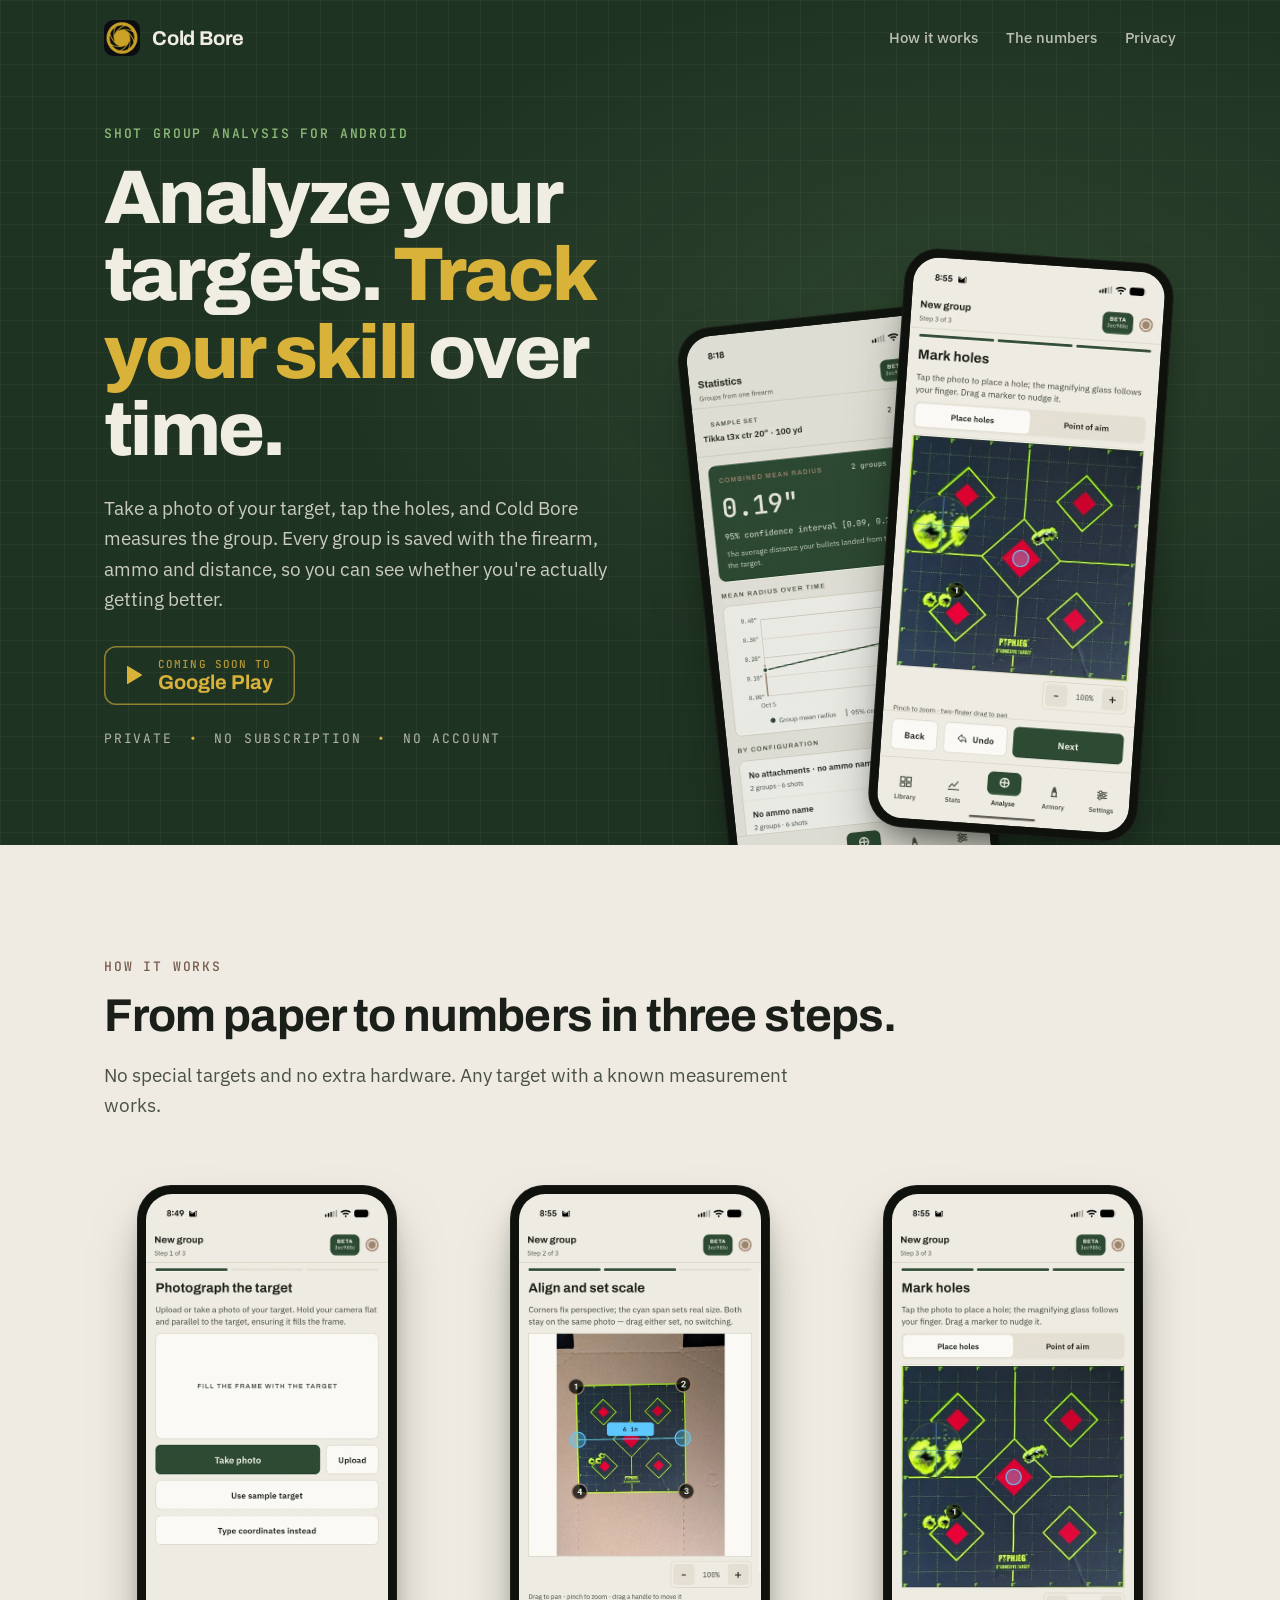
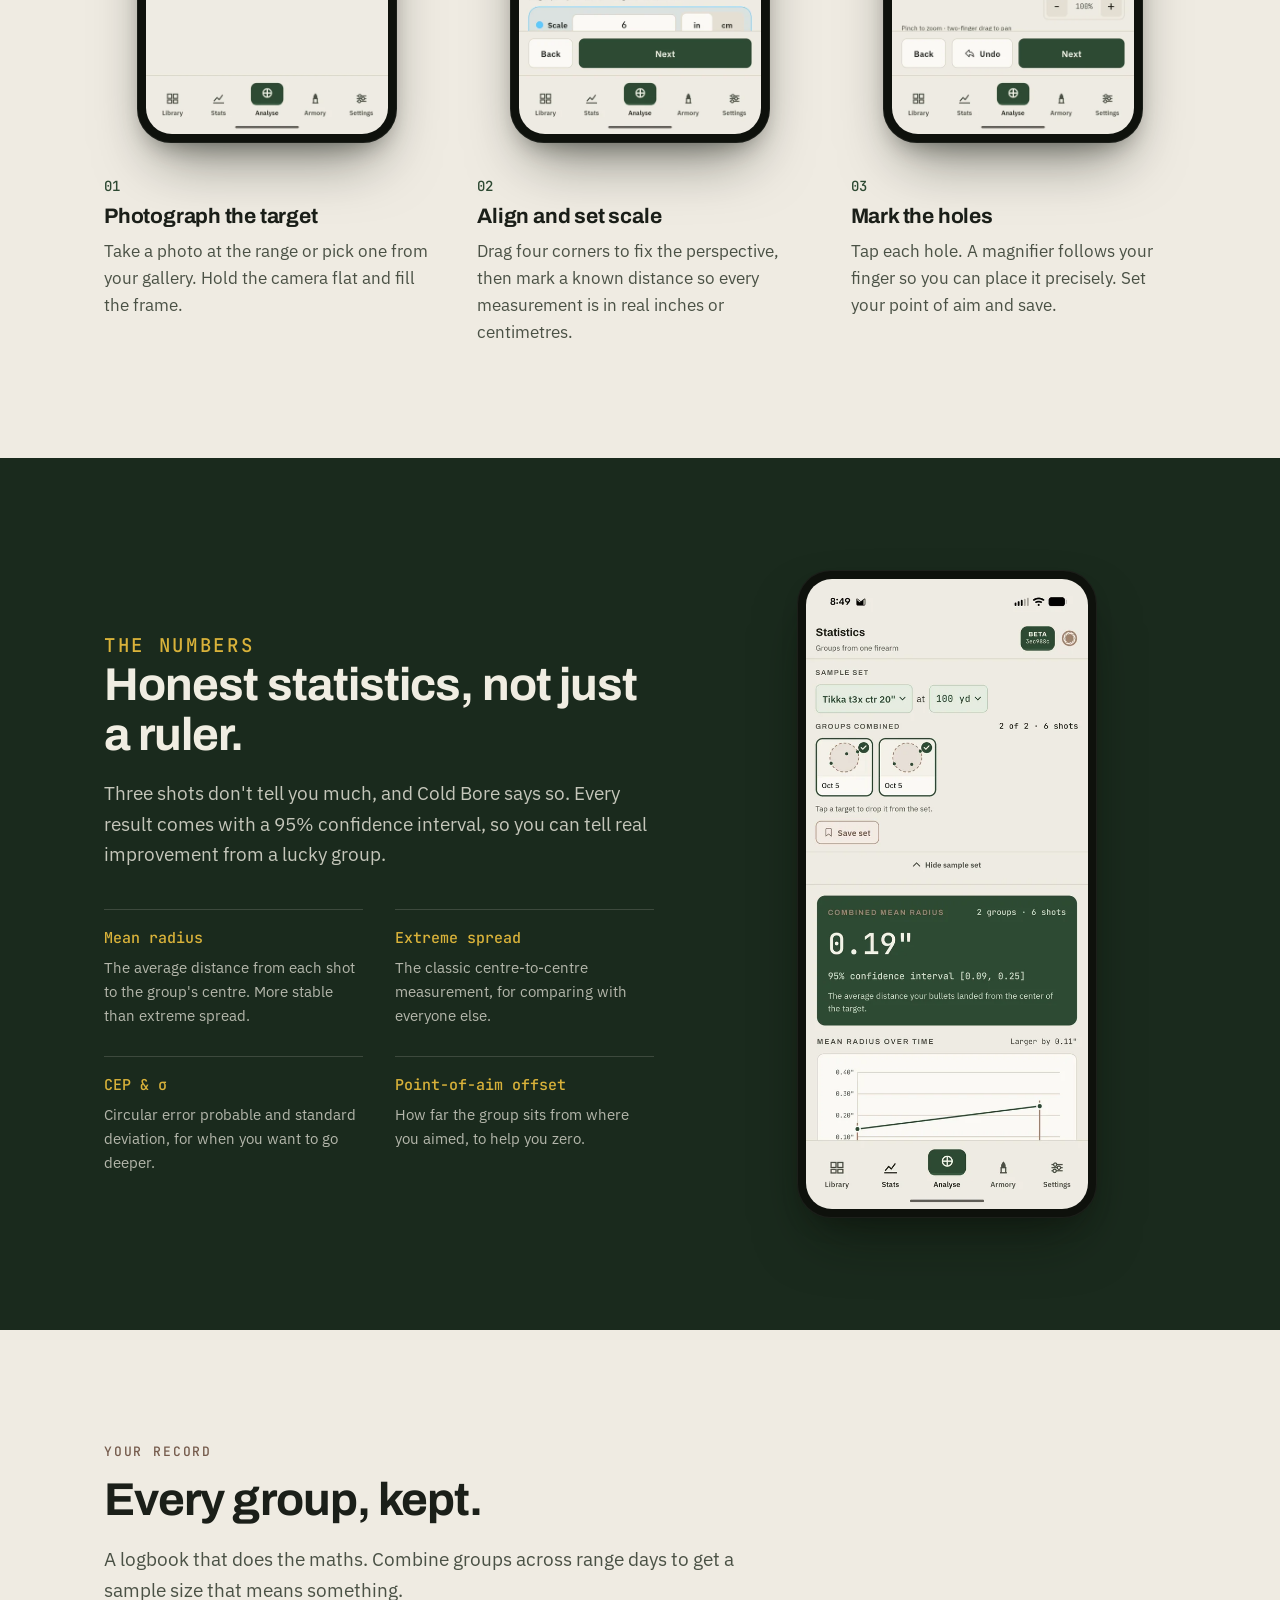
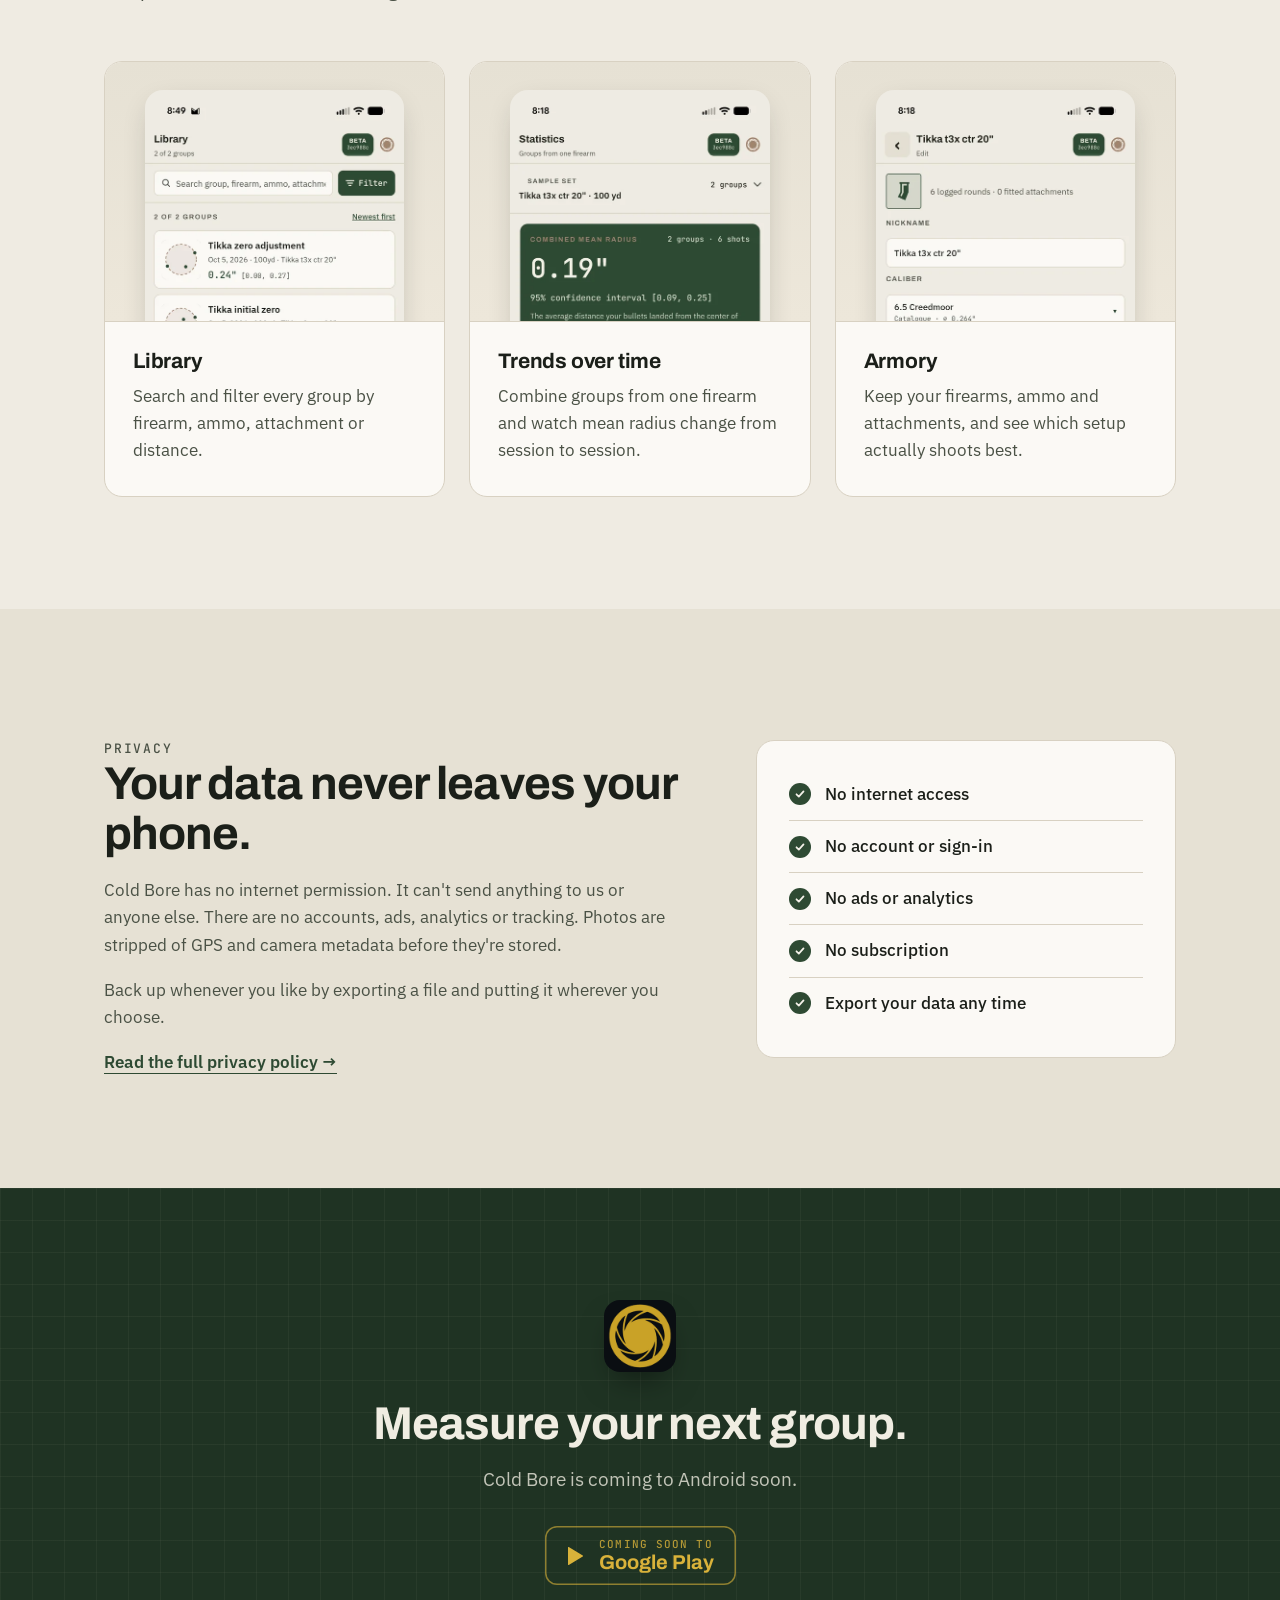
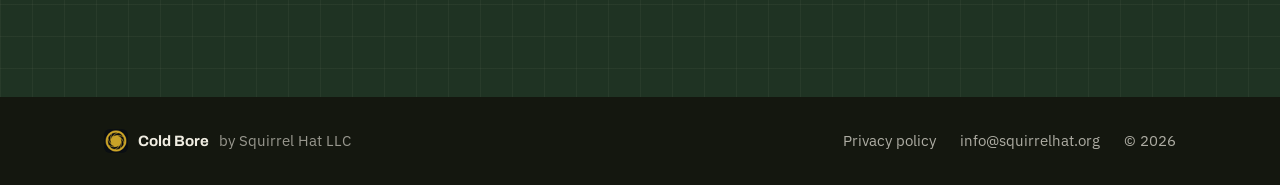
==== index.html @ 2dc90ba9 "Add the Cold Bore landing page Static page for cold-bore.app, hosted on GitHub Pages with a CNAME fo" ====
<!DOCTYPE html>
<html lang="en">
<head>
<meta charset="utf-8">
<meta name="viewport" content="width=device-width, initial-scale=1">
<title>Cold Bore - Shot group analysis for your phone</title>
<meta name="description" content="Cold Bore measures your shot groups from a photo of the target. Mean radius with confidence intervals, a library of every group, and trends over time. Private, on-device, no subscription.">
<meta name="theme-color" content="#1F3323">

<meta property="og:type" content="website">
<meta property="og:url" content="https://cold-bore.app/">
<meta property="og:title" content="Cold Bore - Analyze your targets. Track your skill over time.">
<meta property="og:description" content="Measure shot groups from a photo of the target. Private, on-device, no subscription.">
<meta property="og:image" content="https://cold-bore.app/assets/og-image.png">
<meta name="twitter:card" content="summary_large_image">

<link rel="icon" href="assets/favicon-32.png" type="image/png" sizes="32x32">
<link rel="shortcut icon" href="favicon.ico">
<link rel="apple-touch-icon" href="assets/apple-touch-icon.png">
<link rel="preconnect" href="https://fonts.googleapis.com">
<link rel="preconnect" href="https://fonts.gstatic.com" crossorigin>
<link rel="stylesheet" href="https://fonts.googleapis.com/css2?family=Archivo:wght@600;700;800&family=IBM+Plex+Sans:wght@400;500;600&family=JetBrains+Mono:wght@400;500&display=swap">
<link rel="stylesheet" href="css/styles.css">
</head>
<body>

<!--
  Google Play link: while the app is unreleased, every element with
  [data-play-link] shows "Coming soon". When the listing is live, set
  PLAY_URL in js/main.js and the buttons become real links.
-->

<header class="cb-hero" id="top">
  <nav class="cb-nav">
    <a href="#top" class="cb-brand">
      <img src="assets/apple-touch-icon.png" alt="" width="36" height="36">
      Cold Bore
    </a>
    <div class="cb-nav-links">
      <a href="#how">How it works</a>
      <a href="#stats">The numbers</a>
      <a href="#privacy">Privacy</a>
    </div>
  </nav>

  <div class="cb-hero-inner">
    <div class="cb-hero-copy">
      <p class="cb-kicker">Shot group analysis for Android</p>
      <h1>Analyze your targets. <span class="cb-gold">Track your skill</span> over time.</h1>
      <p class="cb-lede">Take a photo of your target, tap the holes, and Cold Bore measures the group. Every group is saved with the firearm, ammo and distance, so you can see whether you're actually getting better.</p>
      <div class="cb-hero-actions">
        <a class="cb-play" data-play-link aria-disabled="true">
          <svg viewBox="0 0 24 24" aria-hidden="true"><path d="M5 3.5v17a.5.5 0 0 0 .76.43l14-8.5a.5.5 0 0 0 0-.86l-14-8.5A.5.5 0 0 0 5 3.5Z"/></svg>
          <span>
            <small data-play-small>Coming soon to</small>
            Google Play
          </span>
        </a>
      </div>
      <p class="cb-tagline"><b>Private</b> <span>•</span> <b>No subscription</b> <span>•</span> <b>No account</b></p>
    </div>

    <div class="cb-hero-phones" aria-hidden="true">
      <div class="cb-phone cb-phone--back"><img src="assets/screens/stats.webp" alt="" width="540" height="1205"></div>
      <div class="cb-phone cb-phone--front"><img src="assets/screens/mark-holes.webp" alt="" width="540" height="1205"></div>
    </div>
  </div>
</header>

<main>

  <section class="cb-section" id="how">
    <div class="cb-wrap">
      <p class="cb-eyebrow">How it works</p>
      <h2>From paper to numbers in three steps.</h2>
      <p class="cb-section-lede">No special targets and no extra hardware. Any target with a known measurement works.</p>

      <ol class="cb-steps">
        <li class="cb-step">
          <div class="cb-phone"><img src="assets/screens/photograph.webp" alt="Cold Bore screen: Photograph the target, with Take photo and Upload buttons" width="540" height="1205" loading="lazy"></div>
          <span class="cb-step-num">01</span>
          <h3>Photograph the target</h3>
          <p>Take a photo at the range or pick one from your gallery. Hold the camera flat and fill the frame.</p>
        </li>
        <li class="cb-step">
          <div class="cb-phone"><img src="assets/screens/align-scale.webp" alt="Cold Bore screen: Align and set scale, with four corner handles and a 6 inch scale line on the target" width="540" height="1205" loading="lazy"></div>
          <span class="cb-step-num">02</span>
          <h3>Align and set scale</h3>
          <p>Drag four corners to fix the perspective, then mark a known distance so every measurement is in real inches or centimetres.</p>
        </li>
        <li class="cb-step">
          <div class="cb-phone"><img src="assets/screens/mark-holes.webp" alt="Cold Bore screen: Mark holes, with a magnifying loupe over a bullet hole" width="540" height="1205" loading="lazy"></div>
          <span class="cb-step-num">03</span>
          <h3>Mark the holes</h3>
          <p>Tap each hole. A magnifier follows your finger so you can place it precisely. Set your point of aim and save.</p>
        </li>
      </ol>
    </div>
  </section>

  <section class="cb-section cb-section--dark" id="stats">
    <div class="cb-wrap cb-split">
      <div class="cb-split-copy">
        <p class="cb-eyebrow">The numbers</p>
        <h2>Honest statistics, not just a ruler.</h2>
        <p>Three shots don't tell you much, and Cold Bore says so. Every result comes with a 95% confidence interval, so you can tell real improvement from a lucky group.</p>
        <dl class="cb-metrics">
          <div><dt>Mean radius</dt><dd>The average distance from each shot to the group's centre. More stable than extreme spread.</dd></div>
          <div><dt>Extreme spread</dt><dd>The classic centre-to-centre measurement, for comparing with everyone else.</dd></div>
          <div><dt>CEP &amp; σ</dt><dd>Circular error probable and standard deviation, for when you want to go deeper.</dd></div>
          <div><dt>Point-of-aim offset</dt><dd>How far the group sits from where you aimed, to help you zero.</dd></div>
        </dl>
      </div>
      <div class="cb-split-media">
        <div class="cb-phone"><img src="assets/screens/stats-sample-set.webp" alt="Cold Bore Statistics screen: combined mean radius of 0.19 inches across 2 groups and 6 shots, with a 95% confidence interval" width="540" height="1205" loading="lazy"></div>
      </div>
    </div>
  </section>

  <section class="cb-section">
    <div class="cb-wrap">
      <p class="cb-eyebrow">Your record</p>
      <h2>Every group, kept.</h2>
      <p class="cb-section-lede">A logbook that does the maths. Combine groups across range days to get a sample size that means something.</p>

      <div class="cb-features">
        <div class="cb-feature">
          <div class="cb-feature-shot"><img src="assets/screens/library.webp" alt="Cold Bore Library screen listing saved groups with their mean radius" width="540" height="1205" loading="lazy"></div>
          <h3>Library</h3>
          <p>Search and filter every group by firearm, ammo, attachment or distance.</p>
        </div>
        <div class="cb-feature">
          <div class="cb-feature-shot"><img src="assets/screens/stats.webp" alt="Cold Bore chart of mean radius over time" width="540" height="1205" loading="lazy"></div>
          <h3>Trends over time</h3>
          <p>Combine groups from one firearm and watch mean radius change from session to session.</p>
        </div>
        <div class="cb-feature">
          <div class="cb-feature-shot"><img src="assets/screens/armory.webp" alt="Cold Bore Armory screen editing a rifle's nickname, caliber and icon" width="540" height="1205" loading="lazy"></div>
          <h3>Armory</h3>
          <p>Keep your firearms, ammo and attachments, and see which setup actually shoots best.</p>
        </div>
      </div>
    </div>
  </section>

  <section class="cb-section cb-section--tint" id="privacy">
    <div class="cb-wrap cb-privacy">
      <div>
        <p class="cb-eyebrow">Privacy</p>
        <h2>Your data never leaves your phone.</h2>
        <p>Cold Bore has no internet permission. It can't send anything to us or anyone else. There are no accounts, ads, analytics or tracking. Photos are stripped of GPS and camera metadata before they're stored.</p>
        <p>Back up whenever you like by exporting a file and putting it wherever you choose.</p>
        <p><a class="cb-link" href="https://squirrelhat.org/cold-bore/privacy/">Read the full privacy policy &rarr;</a></p>
      </div>
      <ul class="cb-checks">
        <li>No internet access</li>
        <li>No account or sign-in</li>
        <li>No ads or analytics</li>
        <li>No subscription</li>
        <li>Export your data any time</li>
      </ul>
    </div>
  </section>

  <section class="cb-cta">
    <div class="cb-wrap">
      <img src="assets/apple-touch-icon.png" alt="" width="72" height="72" class="cb-cta-icon">
      <h2>Measure your next group.</h2>
      <p>Cold Bore is coming to Android soon.</p>
      <a class="cb-play" data-play-link aria-disabled="true">
        <svg viewBox="0 0 24 24" aria-hidden="true"><path d="M5 3.5v17a.5.5 0 0 0 .76.43l14-8.5a.5.5 0 0 0 0-.86l-14-8.5A.5.5 0 0 0 5 3.5Z"/></svg>
        <span>
          <small data-play-small>Coming soon to</small>
          Google Play
        </span>
      </a>
    </div>
  </section>

</main>

<footer class="cb-footer">
  <div class="cb-wrap cb-footer-inner">
    <div class="cb-footer-brand">
      <img src="assets/favicon-32.png" alt="" width="24" height="24">
      Cold Bore <span>by <a href="https://squirrelhat.org">Squirrel Hat LLC</a></span>
    </div>
    <div class="cb-footer-links">
      <a href="https://squirrelhat.org/cold-bore/privacy/">Privacy policy</a>
      <a href="mailto:info@squirrelhat.org">info@squirrelhat.org</a>
      <span>© 2026</span>
    </div>
  </div>
</footer>

<script src="js/main.js"></script>
</body>
</html>
---- css/styles.css ----
/* Cold Bore landing page. Colors and fonts follow the app's theme
   (apps/mobile/src/theme.ts) and the Play Store feature graphic. */

:root {
  --green-950: #14170F;
  --green-900: #1A2A1D;
  --green-800: #1F3323;
  --green-700: #2E4A33;
  --green-600: #3B5C41;
  --sage: #8FBE7A;
  --gold: #D9B23A;
  --gold-soft: #C9A227;
  --bone: #F0EDE2;
  --paper: #EFEBE2;
  --card: #FBF9F5;
  --hair: #D8D1C2;
  --ink: #1B1F19;
  --ink-muted: #4A5145;
  --clay: #A0836E;
  --clay-text: #755B4C;

  --font-display: "Archivo", system-ui, sans-serif;
  --font-body: "IBM Plex Sans", system-ui, sans-serif;
  --font-mono: "JetBrains Mono", ui-monospace, monospace;

  --wrap: 1120px;
  --gutter: 24px;
}

* { box-sizing: border-box; }

html { scroll-behavior: smooth; }
@media (prefers-reduced-motion: reduce) { html { scroll-behavior: auto; } }

body {
  margin: 0;
  background: var(--paper);
  color: var(--ink);
  font-family: var(--font-body);
  font-size: 17px;
  line-height: 1.6;
  -webkit-font-smoothing: antialiased;
}

img { display: block; max-width: 100%; height: auto; }

h1, h2, h3 {
  font-family: var(--font-display);
  line-height: 1.08;
  letter-spacing: -0.02em;
  margin: 0;
}

h2 { font-size: clamp(30px, 4.2vw, 46px); font-weight: 700; }
h3 { font-size: 21px; font-weight: 700; letter-spacing: -0.01em; }

a { color: inherit; }

.cb-wrap {
  max-width: var(--wrap);
  margin: 0 auto;
  padding: 0 var(--gutter);
}

.cb-eyebrow,
.cb-kicker {
  font-family: var(--font-mono);
  font-size: 13px;
  font-weight: 500;
  letter-spacing: 0.14em;
  text-transform: uppercase;
  color: var(--clay-text);
  margin: 0 0 14px;
}

.cb-gold { color: var(--gold); }

/* ---------- Phone frame ---------- */

.cb-phone {
  position: relative;
  border-radius: 34px;
  padding: 9px;
  background: #0E110C;
  box-shadow:
    0 0 0 1px rgba(255, 255, 255, 0.06) inset,
    0 30px 60px -20px rgba(10, 14, 8, 0.55),
    0 12px 24px -12px rgba(10, 14, 8, 0.4);
}

.cb-phone img {
  border-radius: 26px;
  width: 100%;
}

/* ---------- Hero ---------- */

.cb-hero {
  position: relative;
  overflow: hidden;
  color: var(--bone);
  background-color: var(--green-800);
  background-image:
    radial-gradient(ellipse 70% 60% at 75% 40%, rgba(143, 190, 122, 0.12), transparent 70%),
    linear-gradient(rgba(240, 237, 226, 0.045) 1px, transparent 1px),
    linear-gradient(90deg, rgba(240, 237, 226, 0.045) 1px, transparent 1px);
  background-size: auto, 32px 32px, 32px 32px;
}

.cb-nav {
  max-width: var(--wrap);
  margin: 0 auto;
  padding: 20px var(--gutter);
  display: flex;
  align-items: center;
  justify-content: space-between;
  gap: 24px;
}

.cb-brand {
  display: inline-flex;
  align-items: center;
  gap: 12px;
  font-family: var(--font-display);
  font-weight: 700;
  font-size: 20px;
  text-decoration: none;
  letter-spacing: -0.01em;
}

.cb-brand img { border-radius: 9px; }

.cb-nav-links {
  display: flex;
  gap: 28px;
}

.cb-nav-links a {
  color: rgba(240, 237, 226, 0.75);
  text-decoration: none;
  font-weight: 500;
  font-size: 15px;
  transition: color 0.15s;
}

.cb-nav-links a:hover { color: var(--bone); }

.cb-hero-inner {
  max-width: var(--wrap);
  margin: 0 auto;
  padding: 48px var(--gutter) 0;
  display: grid;
  grid-template-columns: 1.1fr 1fr;
  gap: 40px;
  align-items: center;
}

.cb-hero-copy { padding-bottom: 96px; }

.cb-hero .cb-kicker { color: var(--sage); }

.cb-hero h1 {
  font-size: clamp(42px, 6.4vw, 76px);
  font-weight: 800;
  letter-spacing: -0.035em;
  line-height: 1.02;
}

.cb-lede {
  margin: 24px 0 32px;
  max-width: 34em;
  font-size: 19px;
  color: rgba(240, 237, 226, 0.82);
}

.cb-tagline {
  margin: 24px 0 0;
  font-family: var(--font-mono);
  font-size: 13px;
  letter-spacing: 0.14em;
  text-transform: uppercase;
  color: rgba(240, 237, 226, 0.7);
}

.cb-tagline b { font-weight: inherit; white-space: nowrap; }
.cb-tagline span { color: var(--gold); margin: 0 6px; }

.cb-hero-phones {
  position: relative;
  height: 600px;
  align-self: end;
}

.cb-hero-phones .cb-phone {
  position: absolute;
  width: 270px;
}

.cb-phone--back {
  left: 4%;
  top: 70px;
  transform: rotate(-6deg);
  opacity: 0.92;
}

.cb-phone--front {
  right: 4%;
  top: 10px;
  transform: rotate(4deg);
}

/* ---------- Play button ---------- */

.cb-play {
  display: inline-flex;
  align-items: center;
  gap: 12px;
  padding: 12px 22px 12px 18px;
  border-radius: 12px;
  background: var(--gold);
  color: var(--green-950);
  text-decoration: none;
  font-family: var(--font-display);
  font-weight: 700;
  font-size: 20px;
  line-height: 1.1;
  transition: transform 0.15s, background 0.15s;
}

.cb-play svg { width: 24px; height: 24px; fill: currentColor; flex: none; }

.cb-play small {
  display: block;
  font-family: var(--font-mono);
  font-weight: 500;
  font-size: 11px;
  letter-spacing: 0.1em;
  text-transform: uppercase;
  opacity: 0.8;
}

.cb-play[href]:hover { transform: translateY(-1px); background: #E4BF4A; }

.cb-play[aria-disabled="true"] {
  cursor: default;
  background: transparent;
  color: var(--gold);
  box-shadow: inset 0 0 0 1.5px rgba(217, 178, 58, 0.6);
}

/* ---------- Sections ---------- */

.cb-section { padding: 112px 0; }

.cb-section-lede {
  margin: 18px 0 0;
  max-width: 36em;
  font-size: 19px;
  color: var(--ink-muted);
}

.cb-section--dark {
  background: var(--green-900);
  color: var(--bone);
}

.cb-section--dark .cb-eyebrow { color: var(--gold); }

.cb-section--tint { background: #E6E1D4; }

/* Steps */

.cb-steps {
  list-style: none;
  margin: 64px 0 0;
  padding: 0;
  display: grid;
  grid-template-columns: repeat(3, 1fr);
  gap: 48px;
}

.cb-step .cb-phone {
  max-width: 260px;
  margin: 0 auto 32px;
}

.cb-step-num {
  display: block;
  font-family: var(--font-mono);
  font-size: 14px;
  font-weight: 500;
  color: var(--green-700);
  margin-bottom: 8px;
}

.cb-step p { margin: 10px 0 0; color: var(--ink-muted); }

/* Stats split */

.cb-split {
  display: grid;
  grid-template-columns: 1.2fr 1fr;
  gap: 64px;
  align-items: center;
}

.cb-split-copy > p {
  margin: 18px 0 0;
  font-size: 19px;
  color: rgba(240, 237, 226, 0.8);
  max-width: 32em;
}

.cb-metrics {
  margin: 40px 0 0;
  display: grid;
  grid-template-columns: 1fr 1fr;
  gap: 28px 32px;
}

.cb-metrics div {
  border-top: 1px solid rgba(240, 237, 226, 0.16);
  padding-top: 16px;
}

.cb-metrics dt {
  font-family: var(--font-mono);
  font-weight: 500;
  font-size: 15px;
  color: var(--gold);
}

.cb-metrics dd {
  margin: 6px 0 0;
  font-size: 15px;
  color: rgba(240, 237, 226, 0.72);
}

.cb-split-media .cb-phone {
  max-width: 300px;
  margin: 0 auto;
}

/* Feature cards */

.cb-features {
  margin-top: 56px;
  display: grid;
  grid-template-columns: repeat(3, 1fr);
  gap: 24px;
}

.cb-feature {
  background: var(--card);
  border: 1px solid var(--hair);
  border-radius: 18px;
  padding: 28px 28px 32px;
  overflow: hidden;
}

.cb-feature-shot {
  height: 260px;
  margin: -28px -28px 28px;
  padding: 28px 40px 0;
  overflow: hidden;
  background: linear-gradient(180deg, #E6E1D4, #EDE7DA);
  border-bottom: 1px solid var(--hair);
}

.cb-feature-shot img {
  border-radius: 18px 18px 0 0;
  box-shadow: 0 10px 30px -10px rgba(27, 31, 25, 0.3);
}

.cb-feature p { margin: 10px 0 0; color: var(--ink-muted); }

/* Privacy */

.cb-privacy {
  display: grid;
  grid-template-columns: 1.4fr 1fr;
  gap: 64px;
  align-items: center;
}

.cb-privacy p {
  margin: 18px 0 0;
  max-width: 34em;
  color: var(--ink-muted);
}

.cb-link {
  color: var(--green-700);
  font-weight: 600;
  text-decoration: none;
  border-bottom: 1.5px solid currentColor;
}

.cb-link:hover { color: var(--green-600); }

.cb-checks {
  list-style: none;
  margin: 0;
  padding: 28px 32px;
  background: var(--card);
  border: 1px solid var(--hair);
  border-radius: 18px;
}

.cb-checks li {
  position: relative;
  padding: 12px 0 12px 36px;
  font-weight: 500;
}

.cb-checks li + li { border-top: 1px solid var(--hair); }

.cb-checks li::before {
  content: "";
  position: absolute;
  left: 0;
  top: 50%;
  width: 22px;
  height: 22px;
  margin-top: -11px;
  border-radius: 50%;
  background: var(--green-700)
    url("data:image/svg+xml,%3Csvg xmlns='http://www.w3.org/2000/svg' viewBox='0 0 24 24' fill='none' stroke='%23F4F1E9' stroke-width='3' stroke-linecap='round' stroke-linejoin='round'%3E%3Cpath d='M6 12.5l4 4 8-9'/%3E%3C/svg%3E")
    center / 14px no-repeat;
}

/* Closing CTA */

.cb-cta {
  padding: 112px 0;
  text-align: center;
  color: var(--bone);
  background-color: var(--green-800);
  background-image:
    linear-gradient(rgba(240, 237, 226, 0.045) 1px, transparent 1px),
    linear-gradient(90deg, rgba(240, 237, 226, 0.045) 1px, transparent 1px);
  background-size: 32px 32px;
}

.cb-cta-icon {
  margin: 0 auto 28px;
  border-radius: 16px;
  box-shadow: 0 16px 32px -12px rgba(0, 0, 0, 0.5);
}

.cb-cta p {
  margin: 14px 0 32px;
  font-size: 19px;
  color: rgba(240, 237, 226, 0.78);
}

/* Footer */

.cb-footer {
  background: var(--green-950);
  color: rgba(240, 237, 226, 0.7);
  padding: 32px 0;
  font-size: 15px;
}

.cb-footer-inner {
  display: flex;
  align-items: center;
  justify-content: space-between;
  flex-wrap: wrap;
  gap: 16px 32px;
}

.cb-footer-brand {
  display: flex;
  align-items: center;
  gap: 10px;
  color: var(--bone);
  font-family: var(--font-display);
  font-weight: 700;
}

.cb-footer-brand img { border-radius: 6px; }

.cb-footer-brand span {
  font-family: var(--font-body);
  font-weight: 400;
  color: rgba(240, 237, 226, 0.6);
}

.cb-footer-links {
  display: flex;
  flex-wrap: wrap;
  gap: 8px 24px;
}

.cb-footer a { text-decoration: none; }
.cb-footer a:hover { color: var(--bone); }

/* ---------- Responsive ---------- */

@media (max-width: 960px) {
  .cb-hero-inner { grid-template-columns: 1fr; padding-top: 32px; }
  .cb-hero-copy { padding-bottom: 0; }
  .cb-hero-phones { height: 440px; max-width: 460px; width: 100%; margin: 0 auto; }
  .cb-hero-phones .cb-phone { width: 210px; }
  .cb-steps { grid-template-columns: 1fr; gap: 64px; max-width: 420px; margin-left: auto; margin-right: auto; }
  .cb-split, .cb-privacy { grid-template-columns: 1fr; gap: 48px; }
  .cb-features { grid-template-columns: 1fr; max-width: 480px; }
}

@media (max-width: 640px) {
  :root { --gutter: 16px; }
  body { font-size: 16px; }
  .cb-nav-links { display: none; }
  .cb-lede, .cb-section-lede, .cb-split-copy > p { font-size: 17px; }
  .cb-section, .cb-cta { padding: 80px 0; }
  .cb-hero-phones { height: 380px; }
  .cb-hero-phones .cb-phone { width: 170px; border-radius: 26px; padding: 7px; }
  .cb-hero-phones .cb-phone img { border-radius: 20px; }
  .cb-metrics { grid-template-columns: 1fr; }
  .cb-step .cb-phone, .cb-split-media .cb-phone { max-width: 220px; }
  .cb-footer-inner { flex-direction: column; align-items: flex-start; }
}
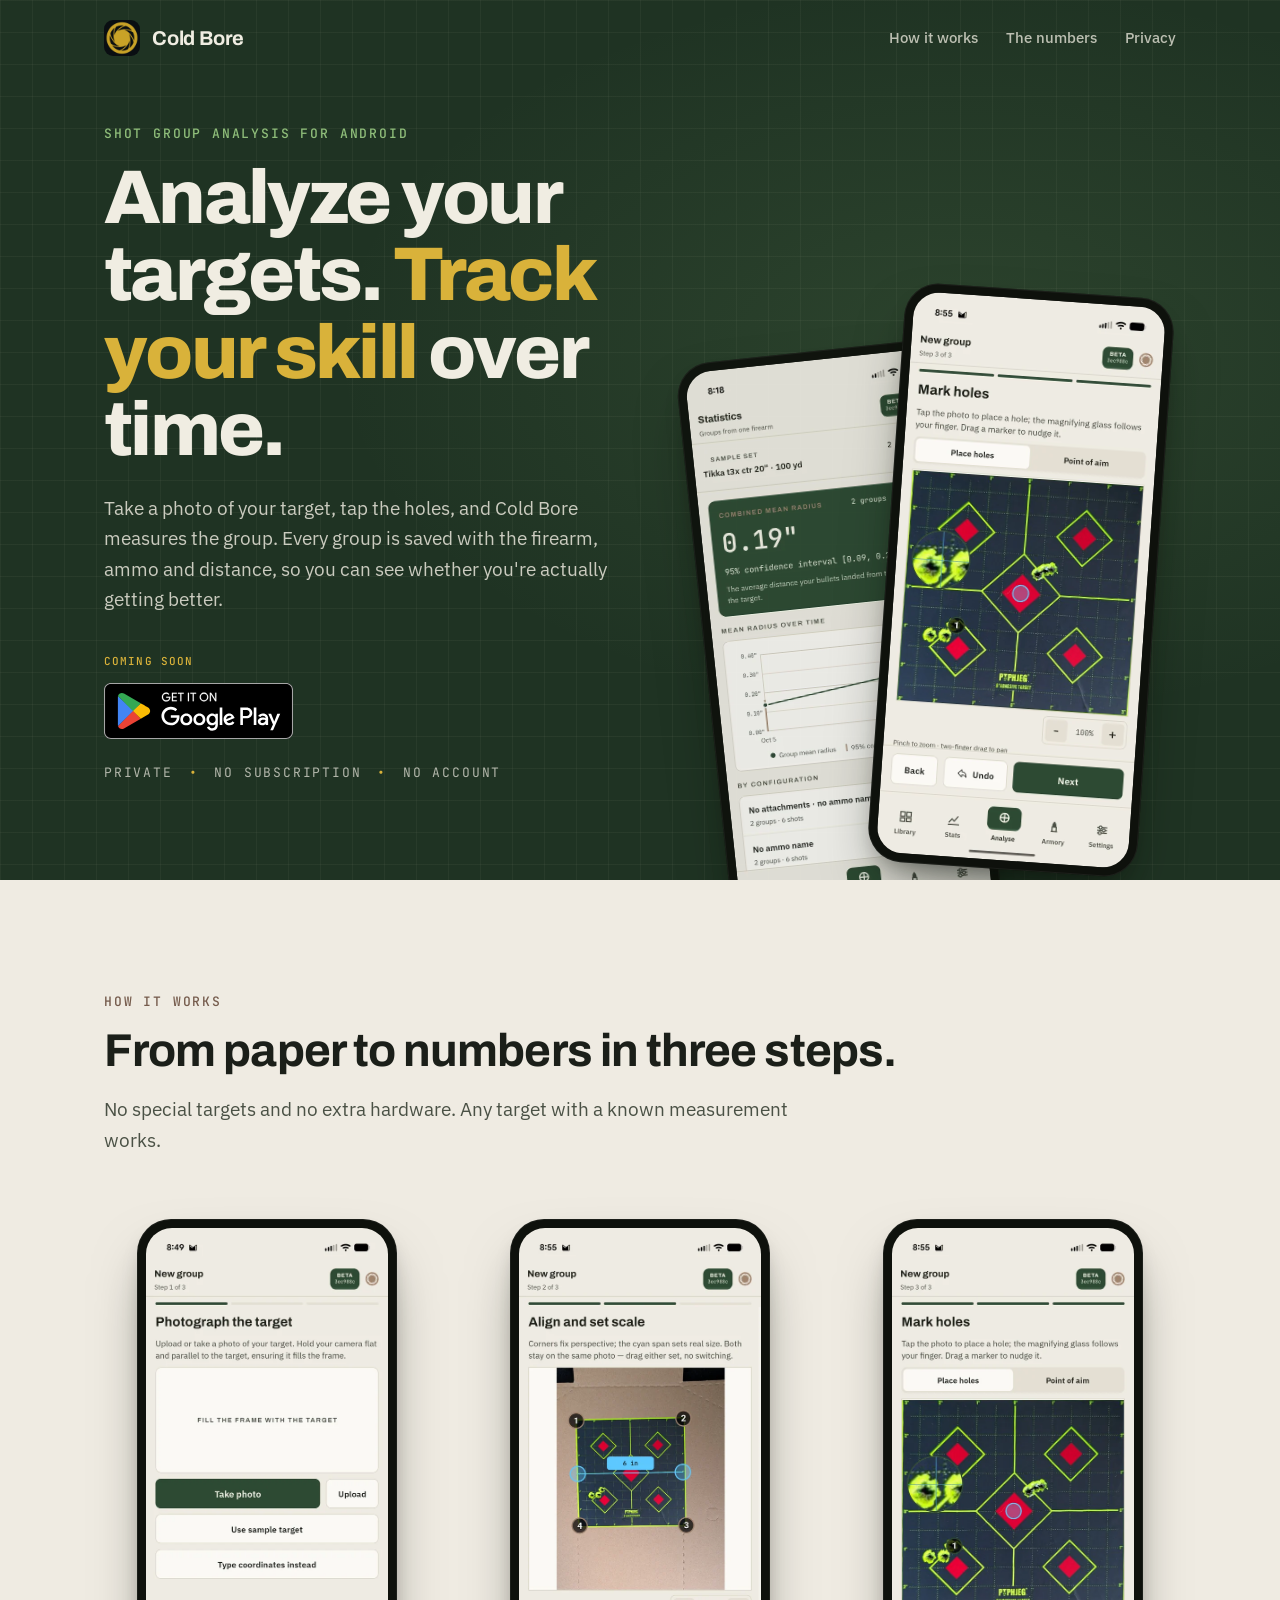
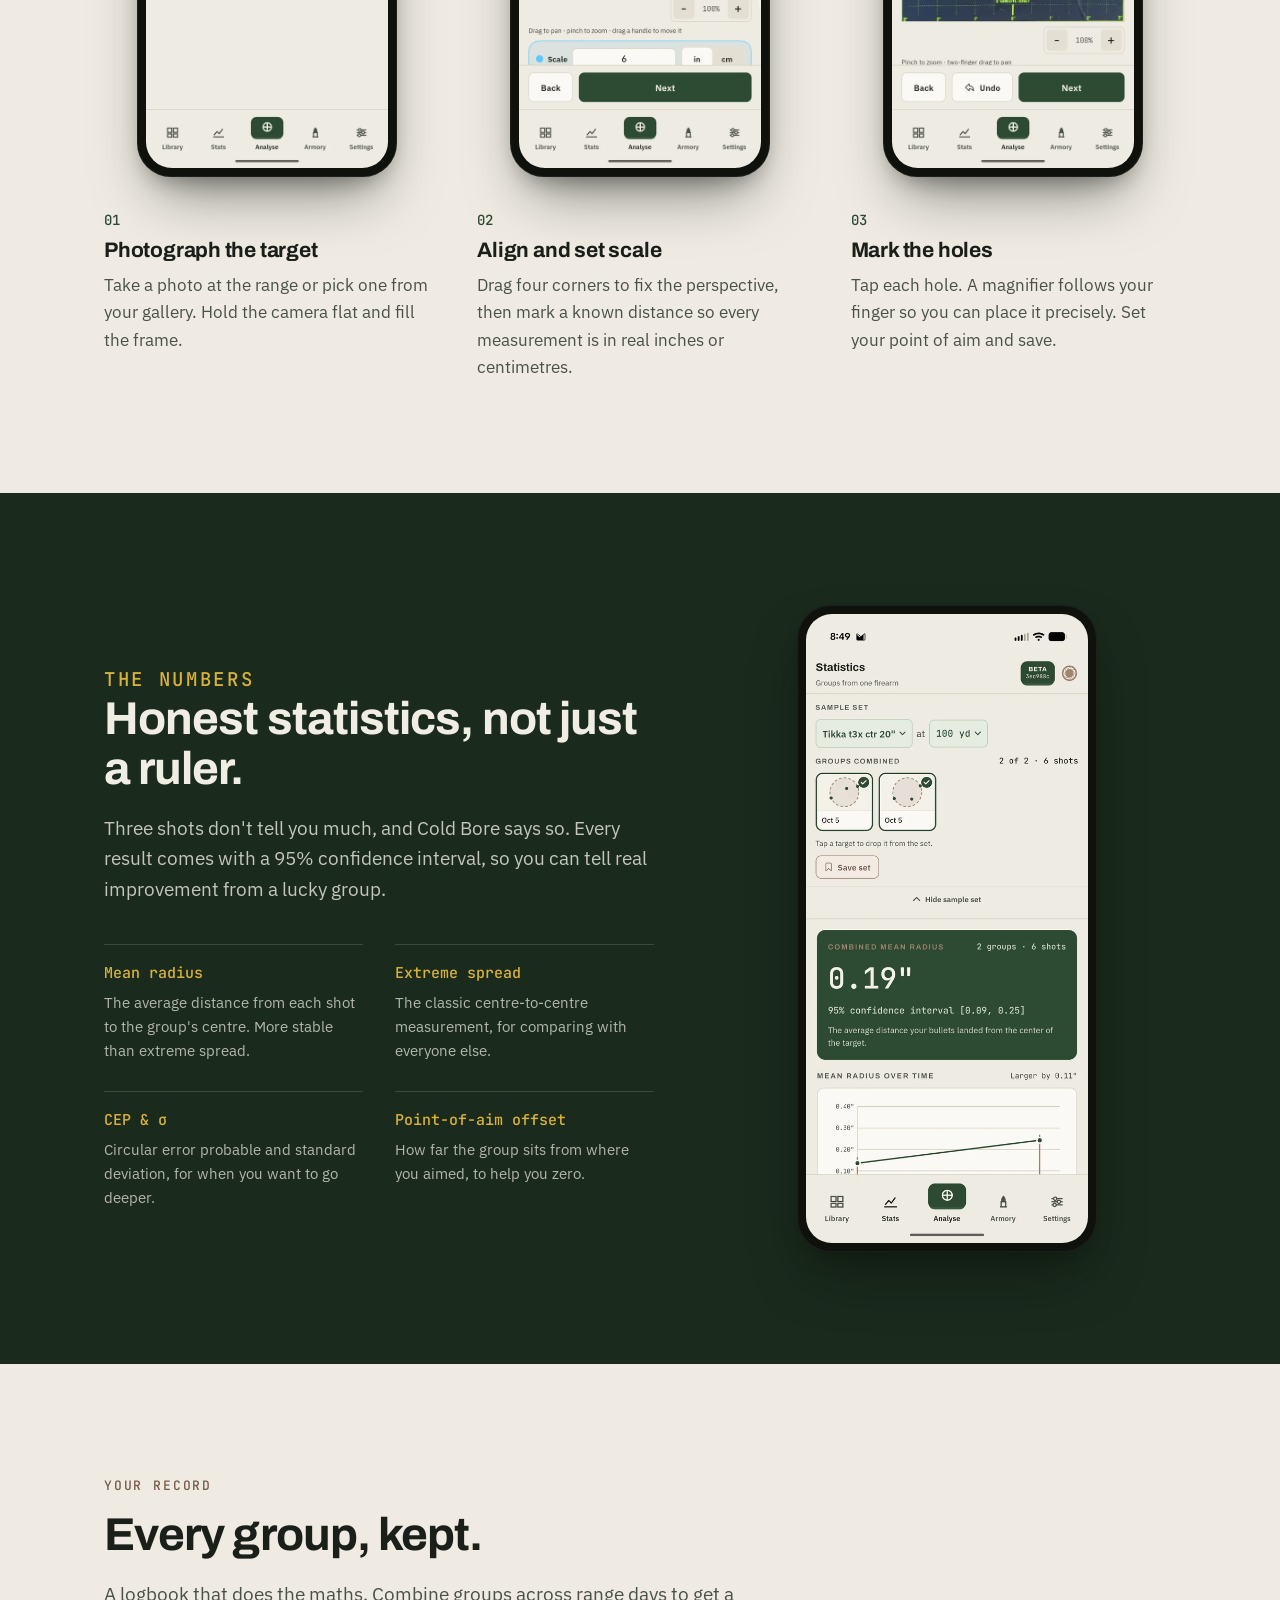
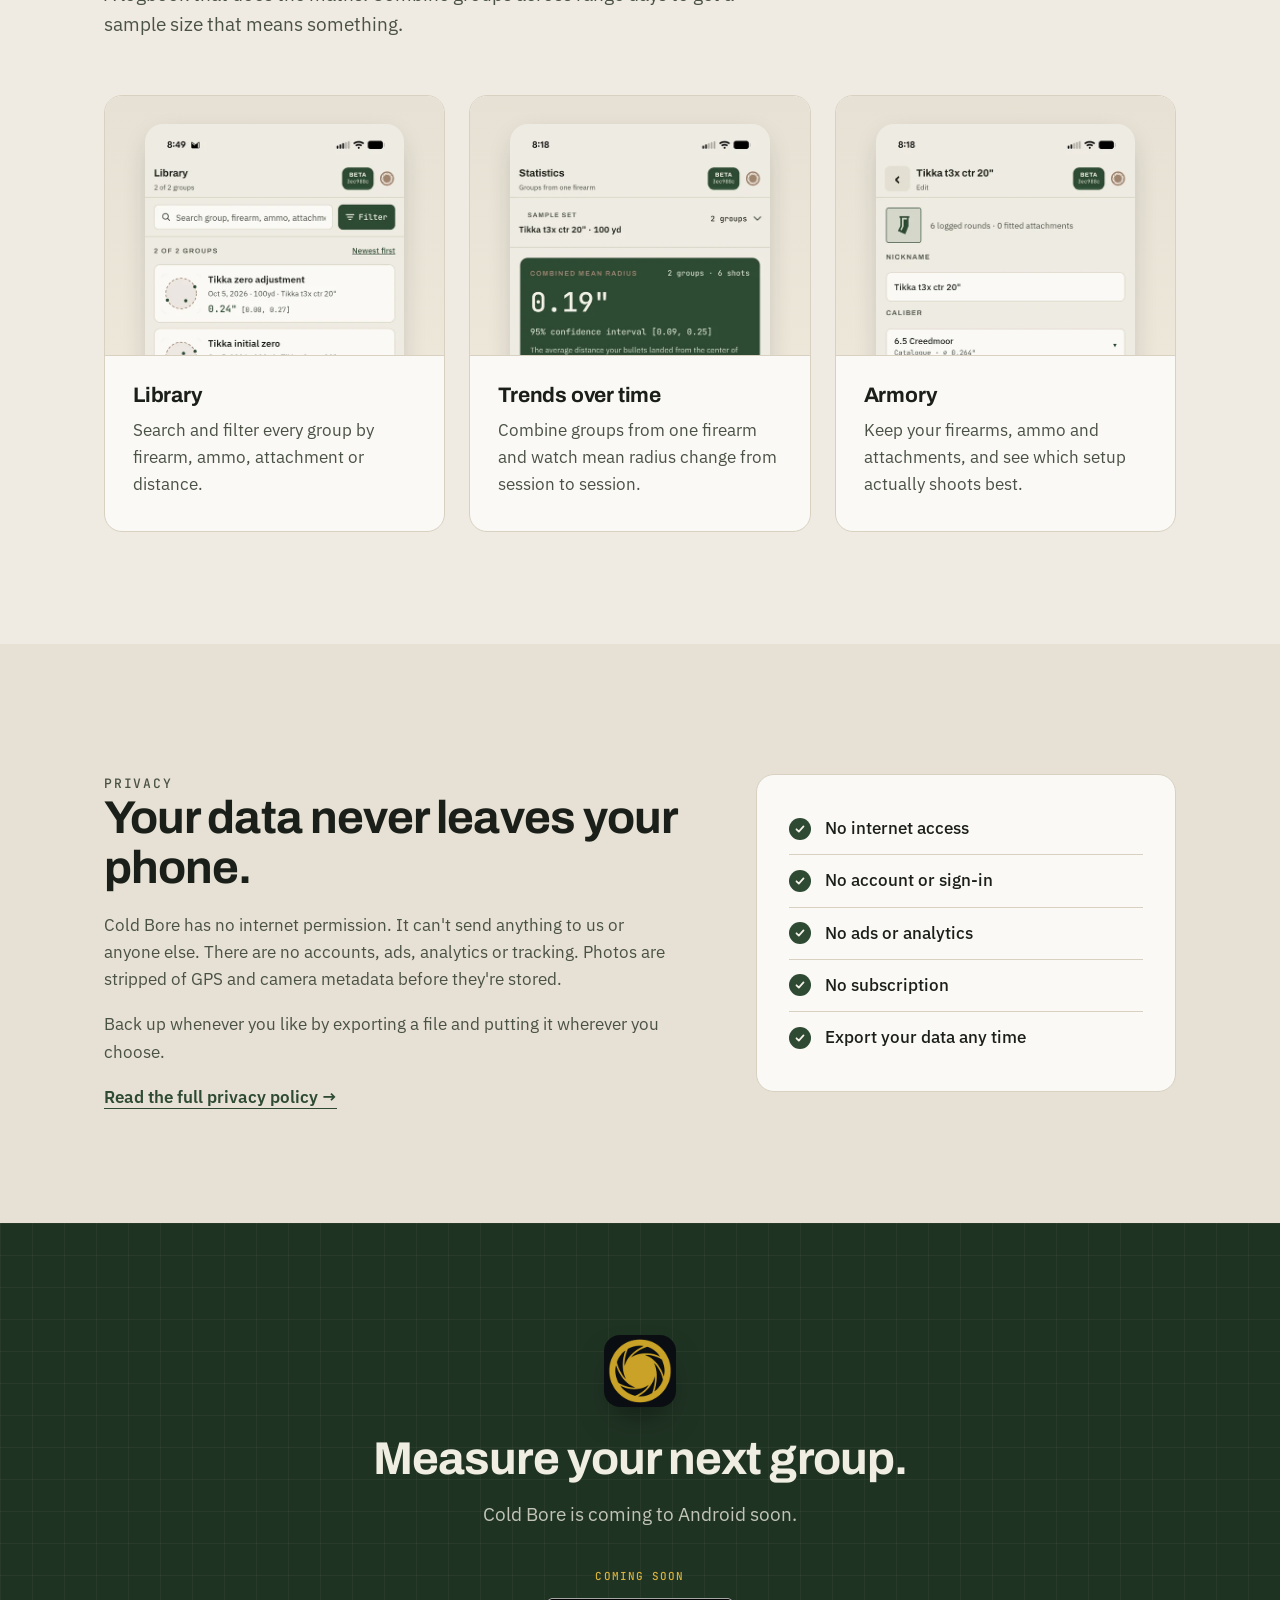
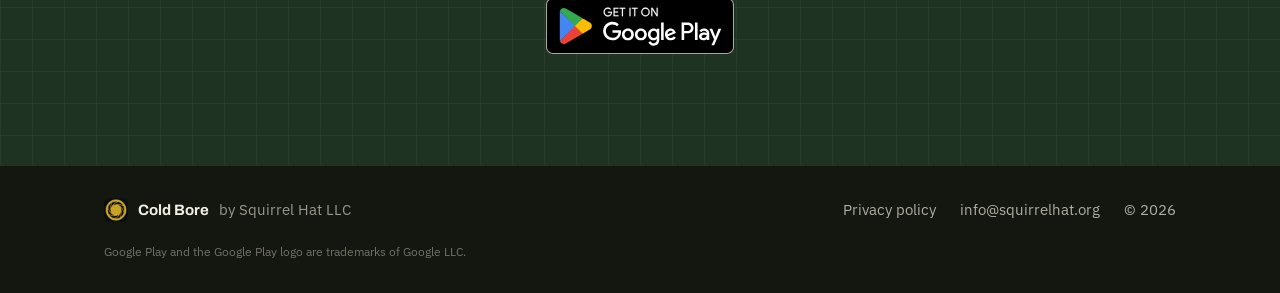
==== commit 396f6f0d: "badge" ====
--- a/index.html
+++ b/index.html
@@ -25,9 +25,11 @@
 <body>
 
 <!--
-  Google Play link: while the app is unreleased, every element with
-  [data-play-link] shows "Coming soon". When the listing is live, set
-  PLAY_URL in js/main.js and the buttons become real links.
+  Google Play link: while the app is unreleased, every [data-play-link]
+  badge is unlinked and a "Coming soon" note shows above it. When the
+  listing is live, set PLAY_URL in js/main.js and the badges become links.
+  The badge is Google's official artwork: don't recolor, crop or edit it,
+  keep it at least 28px tall, and keep clear space of 1/4 its height.
 -->
 
 <header class="cb-hero" id="top">
@@ -49,13 +51,12 @@
       <h1>Analyze your targets. <span class="cb-gold">Track your skill</span> over time.</h1>
       <p class="cb-lede">Take a photo of your target, tap the holes, and Cold Bore measures the group. Every group is saved with the firearm, ammo and distance, so you can see whether you're actually getting better.</p>
       <div class="cb-hero-actions">
-        <a class="cb-play" data-play-link aria-disabled="true">
-          <svg viewBox="0 0 24 24" aria-hidden="true"><path d="M5 3.5v17a.5.5 0 0 0 .76.43l14-8.5a.5.5 0 0 0 0-.86l-14-8.5A.5.5 0 0 0 5 3.5Z"/></svg>
-          <span>
-            <small data-play-small>Coming soon to</small>
-            Google Play
-          </span>
-        </a>
+        <div class="cb-play">
+          <p class="cb-play-note" data-play-note>Coming soon</p>
+          <a class="cb-play-badge" data-play-link aria-disabled="true">
+            <img src="assets/badges/get-it-on-google-play.svg" alt="Get it on Google Play" width="189" height="56">
+          </a>
+        </div>
       </div>
       <p class="cb-tagline"><b>Private</b> <span>•</span> <b>No subscription</b> <span>•</span> <b>No account</b></p>
     </div>
@@ -167,13 +168,12 @@
       <img src="assets/apple-touch-icon.png" alt="" width="72" height="72" class="cb-cta-icon">
       <h2>Measure your next group.</h2>
       <p>Cold Bore is coming to Android soon.</p>
-      <a class="cb-play" data-play-link aria-disabled="true">
-        <svg viewBox="0 0 24 24" aria-hidden="true"><path d="M5 3.5v17a.5.5 0 0 0 .76.43l14-8.5a.5.5 0 0 0 0-.86l-14-8.5A.5.5 0 0 0 5 3.5Z"/></svg>
-        <span>
-          <small data-play-small>Coming soon to</small>
-          Google Play
-        </span>
-      </a>
+      <div class="cb-play">
+        <p class="cb-play-note" data-play-note>Coming soon</p>
+        <a class="cb-play-badge" data-play-link aria-disabled="true">
+          <img src="assets/badges/get-it-on-google-play.svg" alt="Get it on Google Play" width="189" height="56">
+        </a>
+      </div>
     </div>
   </section>
 
@@ -191,6 +191,7 @@
       <span>© 2026</span>
     </div>
   </div>
+  <p class="cb-wrap cb-legal">Google Play and the Google Play logo are trademarks of Google LLC.</p>
 </footer>
 
 <script src="js/main.js"></script>
--- a/css/styles.css
+++ b/css/styles.css
@@ -209,44 +209,37 @@
   transform: rotate(4deg);
 }
 
-/* ---------- Play button ---------- */
+/* ---------- Google Play badge ----------
+   Official artwork from Google's Partner Marketing Hub. Per their badge
+   guidelines: don't recolor or edit it, keep it at least 28px tall, and keep
+   clear space of 1/4 the badge height (14px at 56px) on every side. */
 
 .cb-play {
   display: inline-flex;
-  align-items: center;
-  gap: 12px;
-  padding: 12px 22px 12px 18px;
-  border-radius: 12px;
-  background: var(--gold);
-  color: var(--green-950);
-  text-decoration: none;
-  font-family: var(--font-display);
-  font-weight: 700;
-  font-size: 20px;
-  line-height: 1.1;
-  transition: transform 0.15s, background 0.15s;
-}
-
-.cb-play svg { width: 24px; height: 24px; fill: currentColor; flex: none; }
-
-.cb-play small {
-  display: block;
+  flex-direction: column;
+  align-items: flex-start;
+}
+
+.cb-play .cb-play-note {
+  margin: 0;
   font-family: var(--font-mono);
   font-weight: 500;
   font-size: 11px;
   letter-spacing: 0.1em;
   text-transform: uppercase;
-  opacity: 0.8;
-}
-
-.cb-play[href]:hover { transform: translateY(-1px); background: #E4BF4A; }
-
-.cb-play[aria-disabled="true"] {
-  cursor: default;
-  background: transparent;
   color: var(--gold);
-  box-shadow: inset 0 0 0 1.5px rgba(217, 178, 58, 0.6);
-}
+}
+
+.cb-play-badge {
+  display: block;
+  margin: -2px -14px -14px; /* 14px clear space, offset so the badge aligns with the text */
+  padding: 14px;
+  transition: transform 0.15s;
+}
+
+.cb-play-badge img { display: block; width: auto; height: 56px; }
+
+.cb-play-badge[href]:hover { transform: translateY(-1px); }
 
 /* ---------- Sections ---------- */
 
@@ -448,6 +441,8 @@
   box-shadow: 0 16px 32px -12px rgba(0, 0, 0, 0.5);
 }
 
+.cb-cta .cb-play { align-items: center; }
+
 .cb-cta p {
   margin: 14px 0 32px;
   font-size: 19px;
@@ -492,6 +487,12 @@
   display: flex;
   flex-wrap: wrap;
   gap: 8px 24px;
+}
+
+.cb-legal {
+  margin-top: 20px;
+  font-size: 12px;
+  opacity: 0.6;
 }
 
 .cb-footer a { text-decoration: none; }
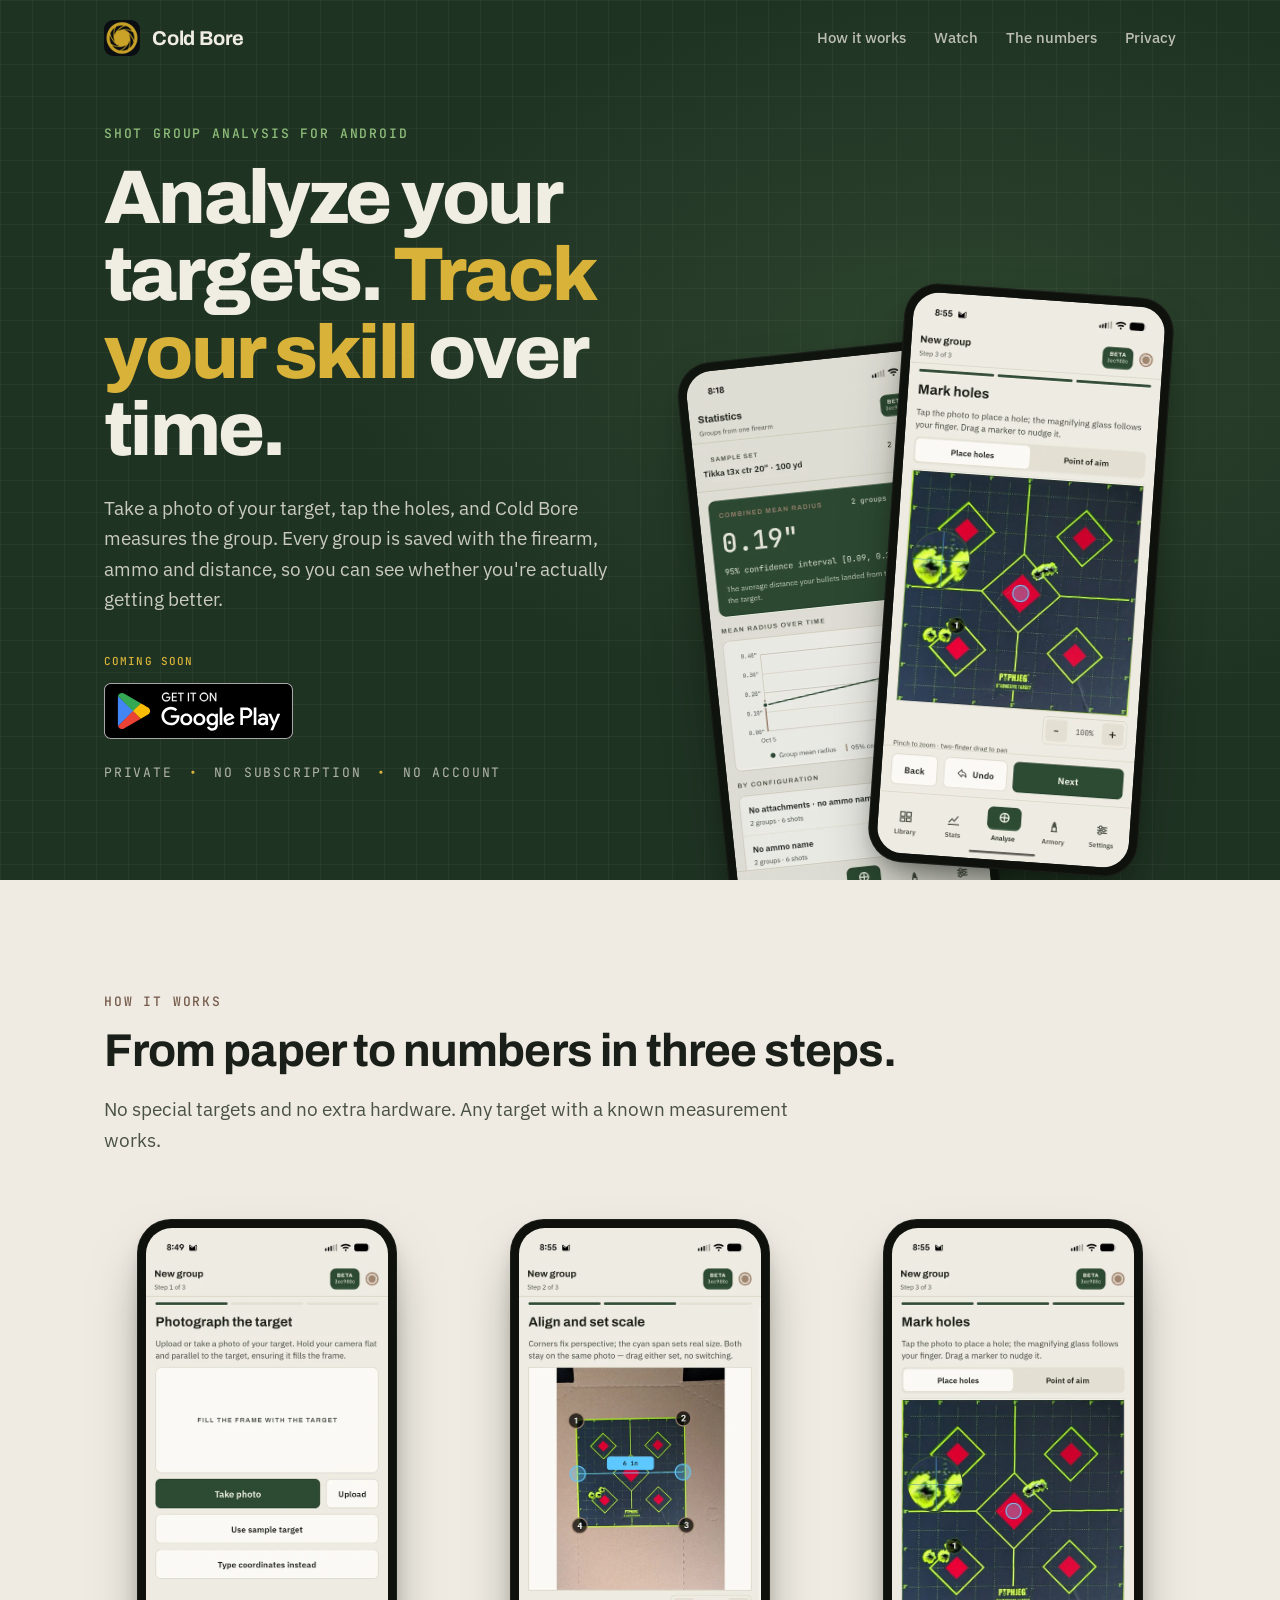
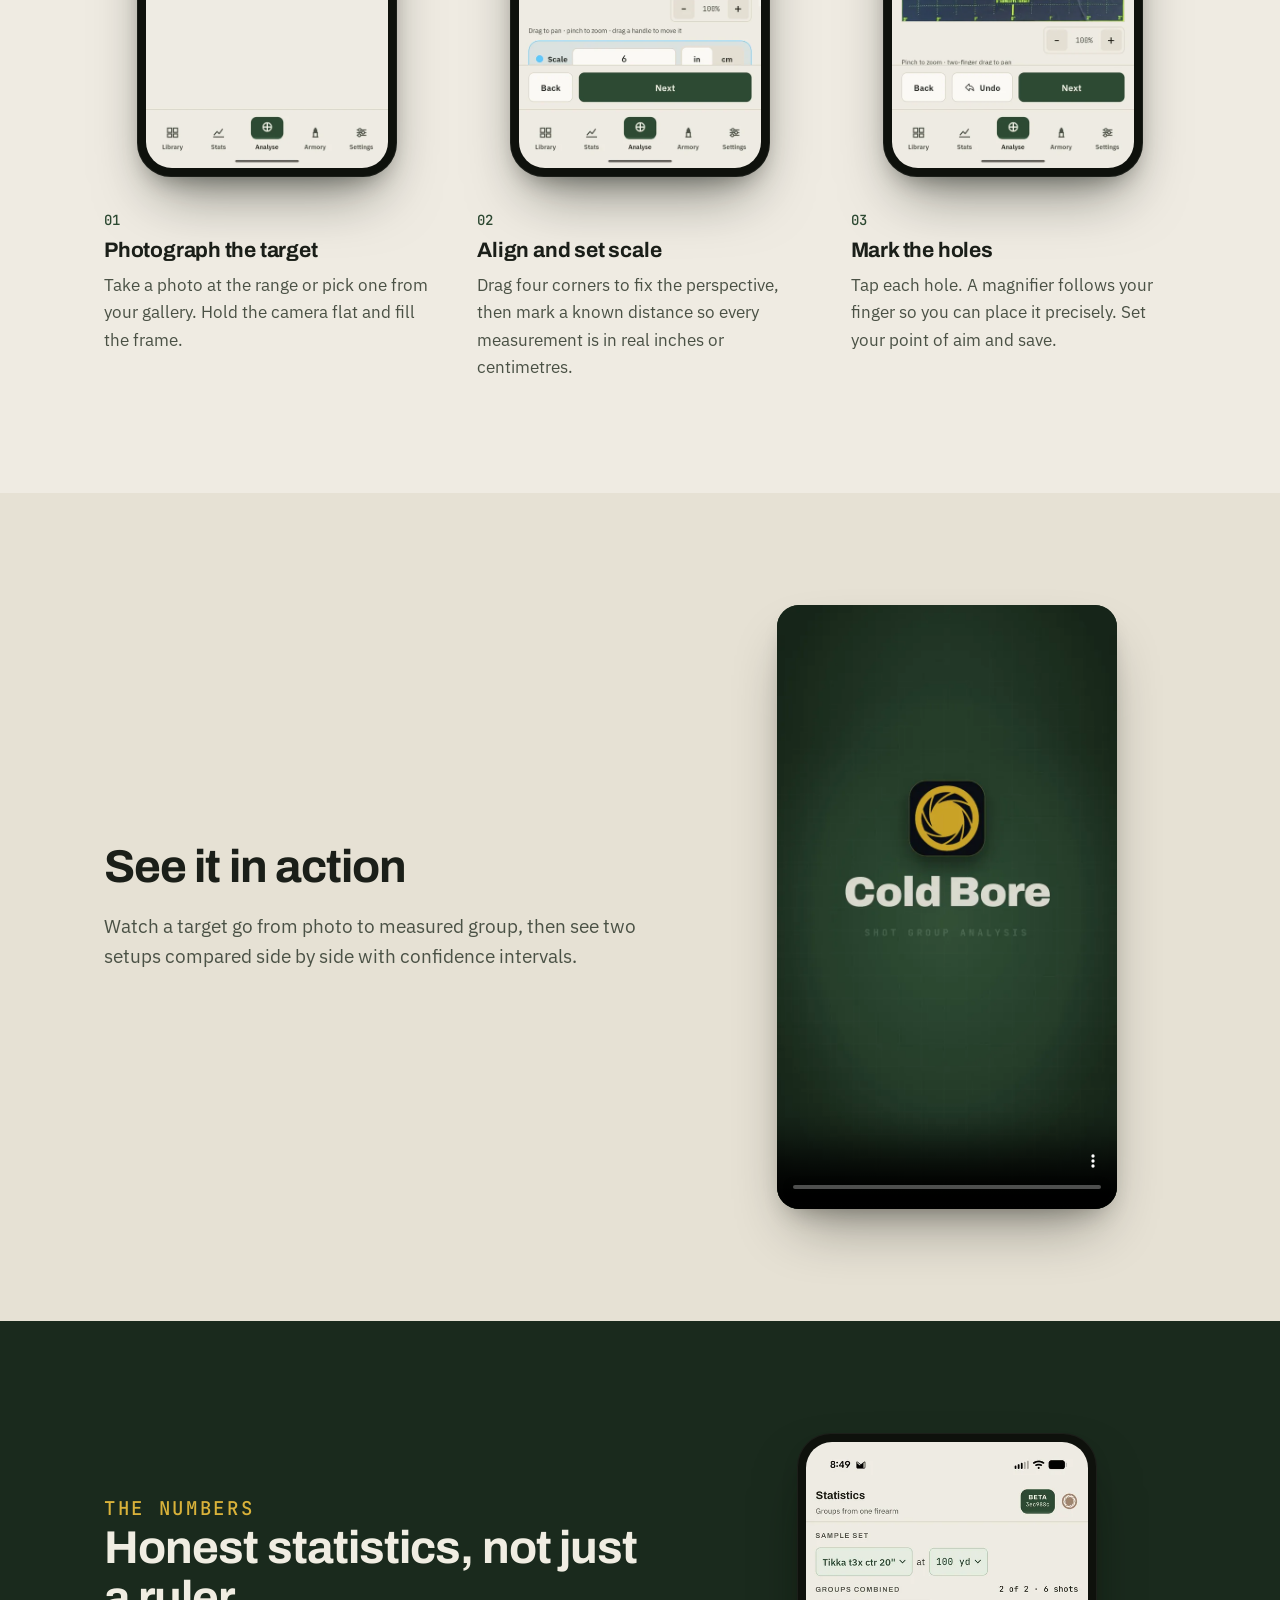
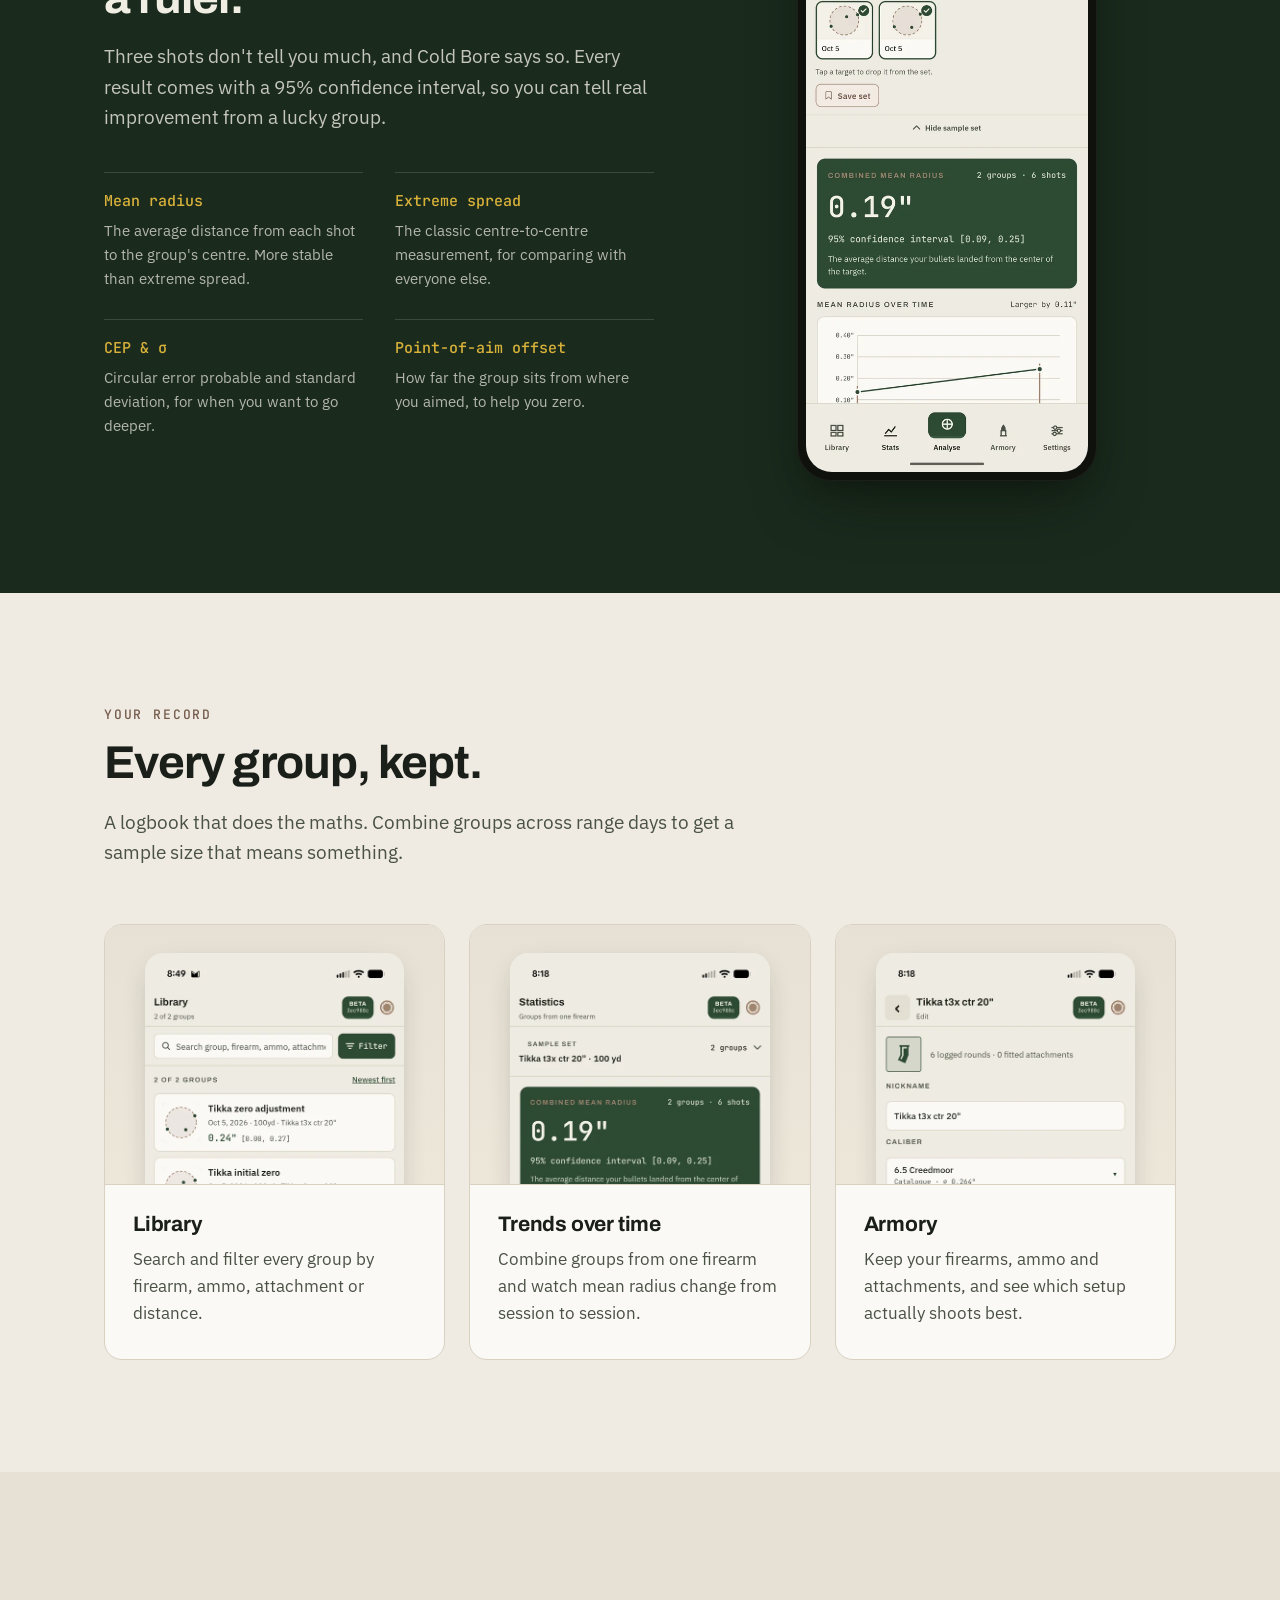
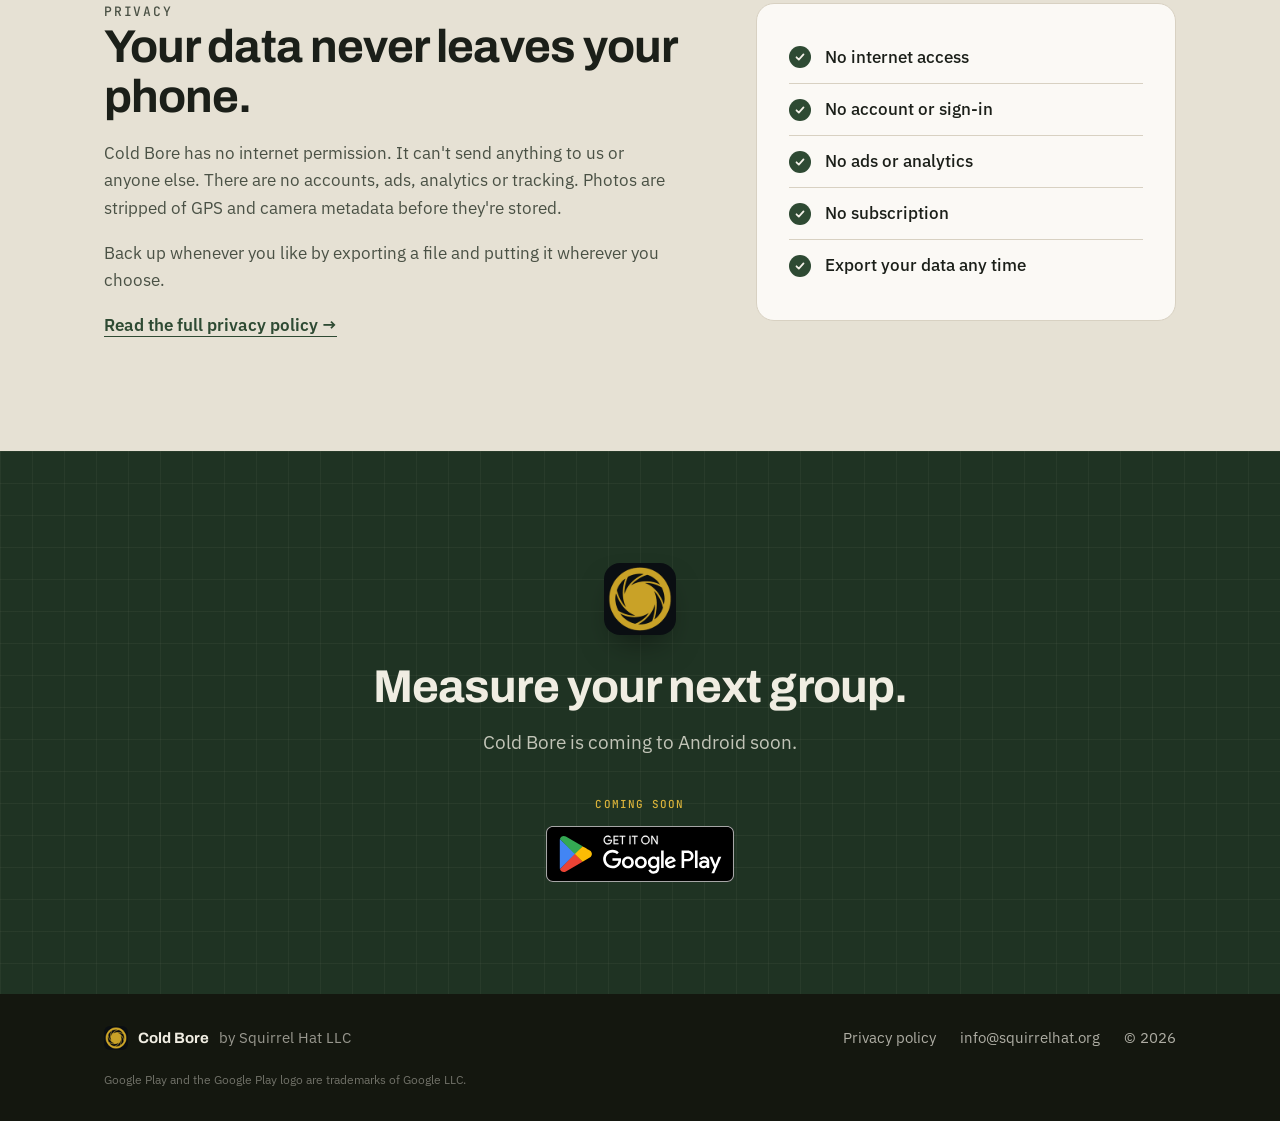
==== commit 97e5df45: "Add promo video section Co-Authored-By: Claude Opus 5.5 <noreply@anthropic.com>" ====
--- a/index.html
+++ b/index.html
@@ -40,6 +40,7 @@
     </a>
     <div class="cb-nav-links">
       <a href="#how">How it works</a>
+      <a href="#watch">Watch</a>
       <a href="#stats">The numbers</a>
       <a href="#privacy">Privacy</a>
     </div>
@@ -99,6 +100,22 @@
     </div>
   </section>
 
+  <section class="cb-section cb-section--tint" id="watch">
+    <div class="cb-wrap cb-split">
+      <div class="cb-split-copy">
+        <h2>See it in action</h2>
+        <p class="cb-section-lede">Watch a target go from photo to measured group, then see two setups compared side by side with confidence intervals.</p>
+      </div>
+      <div class="cb-split-media">
+        <div class="cb-video">
+          <video controls muted playsinline loop preload="none" poster="assets/video/cold-bore-promo-poster.webp" width="1080" height="1920" aria-label="Cold Bore promo video: photographing a target, setting the scale, and comparing two setups">
+            <source src="assets/video/cold-bore-promo.mp4" type="video/mp4">
+          </video>
+        </div>
+      </div>
+    </div>
+  </section>
+
   <section class="cb-section cb-section--dark" id="stats">
     <div class="cb-wrap cb-split">
       <div class="cb-split-copy">
--- a/css/styles.css
+++ b/css/styles.css
@@ -334,6 +334,29 @@
   margin: 0 auto;
 }
 
+/* Promo video. The video has its own backdrop and phone frame, so it sits
+   in a plain rounded card rather than .cb-phone. */
+
+.cb-section--tint .cb-split-copy > p { color: var(--ink-muted); }
+
+.cb-video {
+  max-width: 340px;
+  margin: 0 auto;
+  border-radius: 22px;
+  overflow: hidden;
+  background: var(--green-900);
+  box-shadow:
+    0 30px 60px -20px rgba(10, 14, 8, 0.45),
+    0 12px 24px -12px rgba(10, 14, 8, 0.3);
+}
+
+.cb-video video {
+  display: block;
+  width: 100%;
+  height: auto;
+  aspect-ratio: 9 / 16;
+}
+
 /* Feature cards */
 
 .cb-features {
@@ -521,5 +544,6 @@
   .cb-hero-phones .cb-phone img { border-radius: 20px; }
   .cb-metrics { grid-template-columns: 1fr; }
   .cb-step .cb-phone, .cb-split-media .cb-phone { max-width: 220px; }
+  .cb-video { max-width: 280px; }
   .cb-footer-inner { flex-direction: column; align-items: flex-start; }
 }
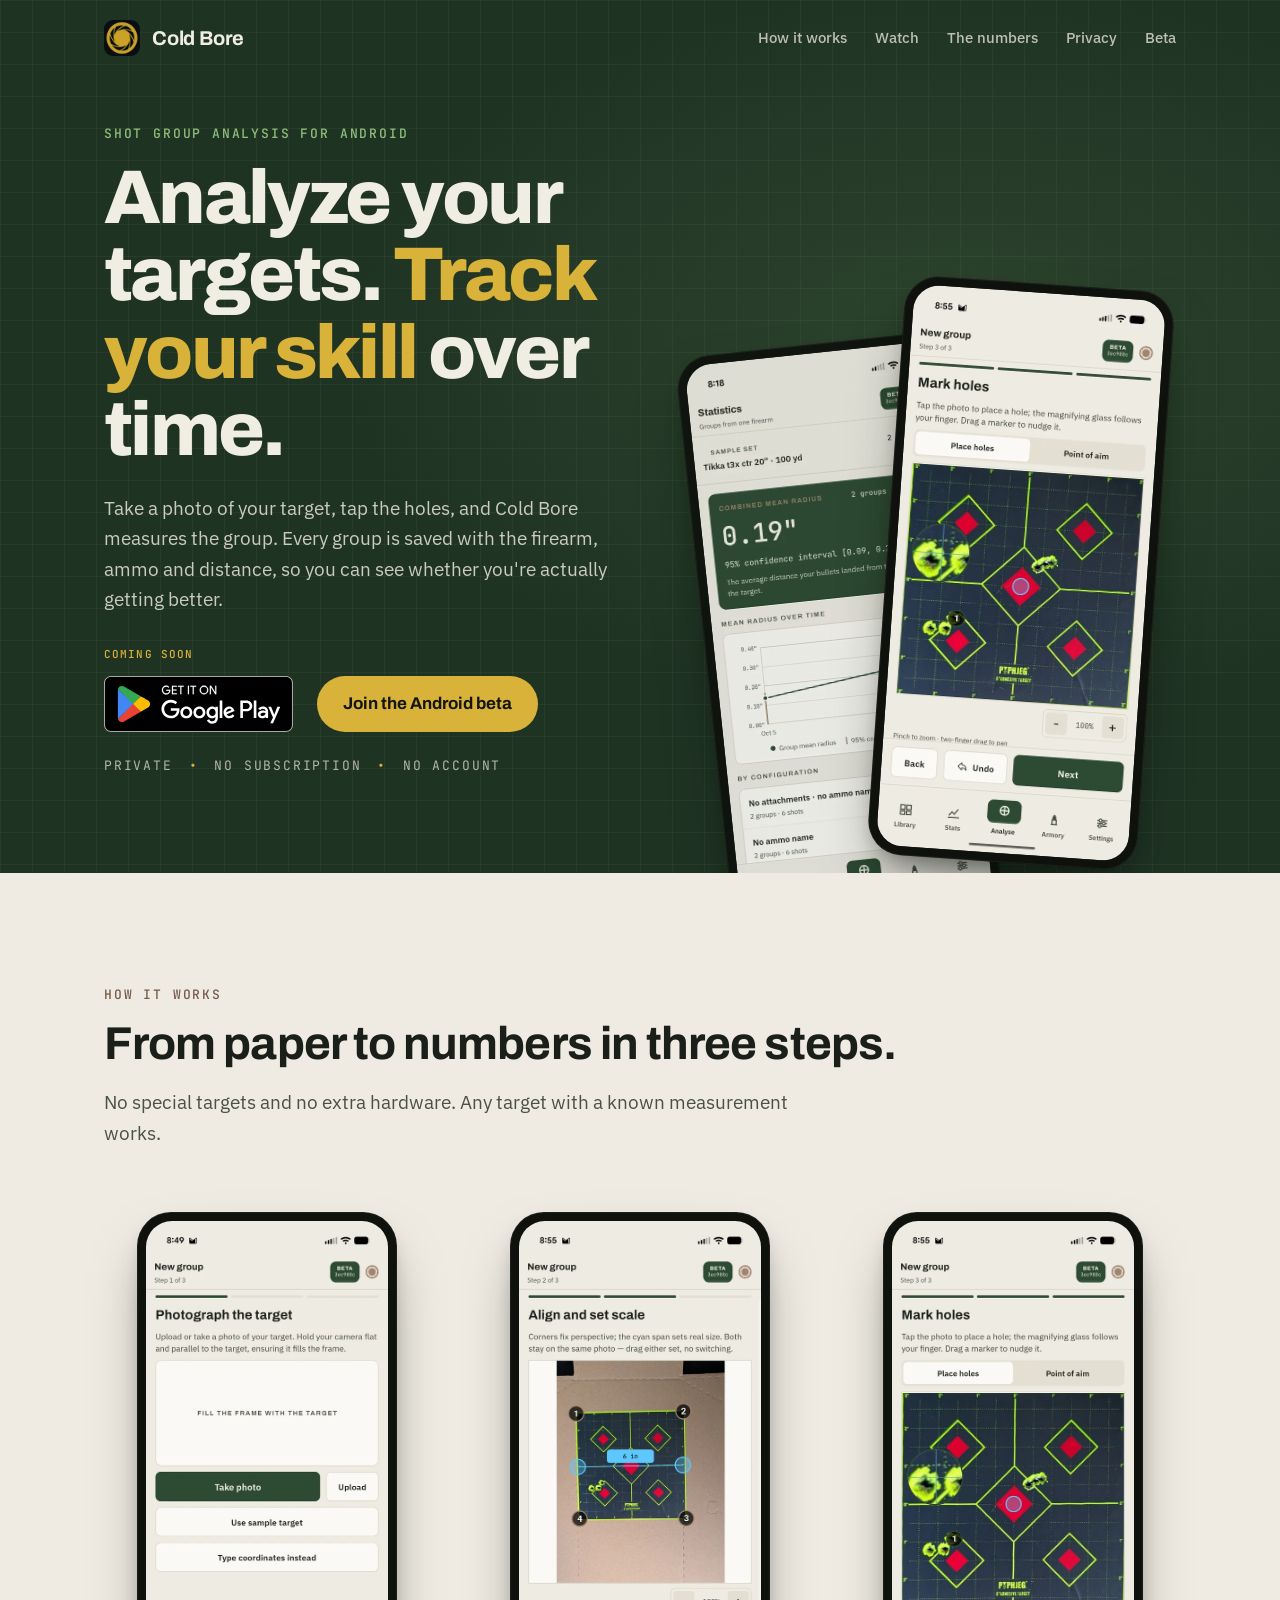
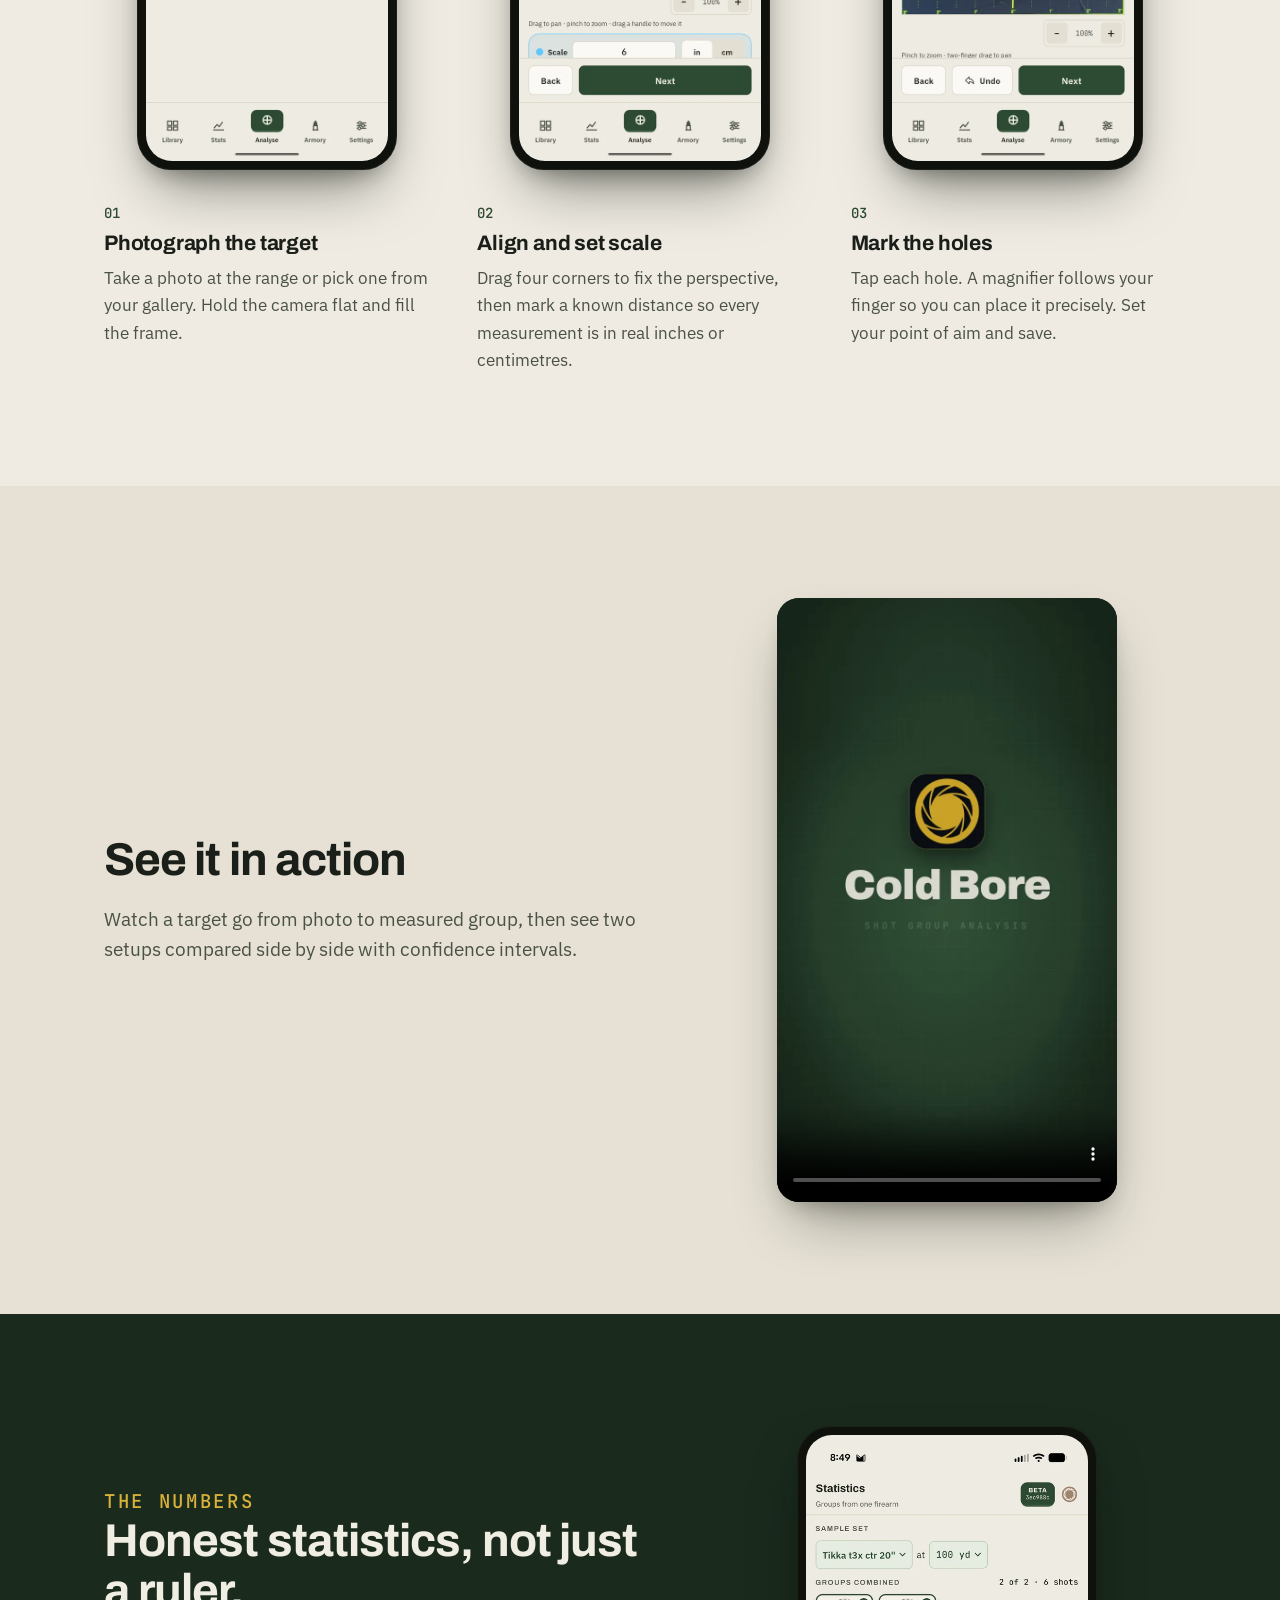
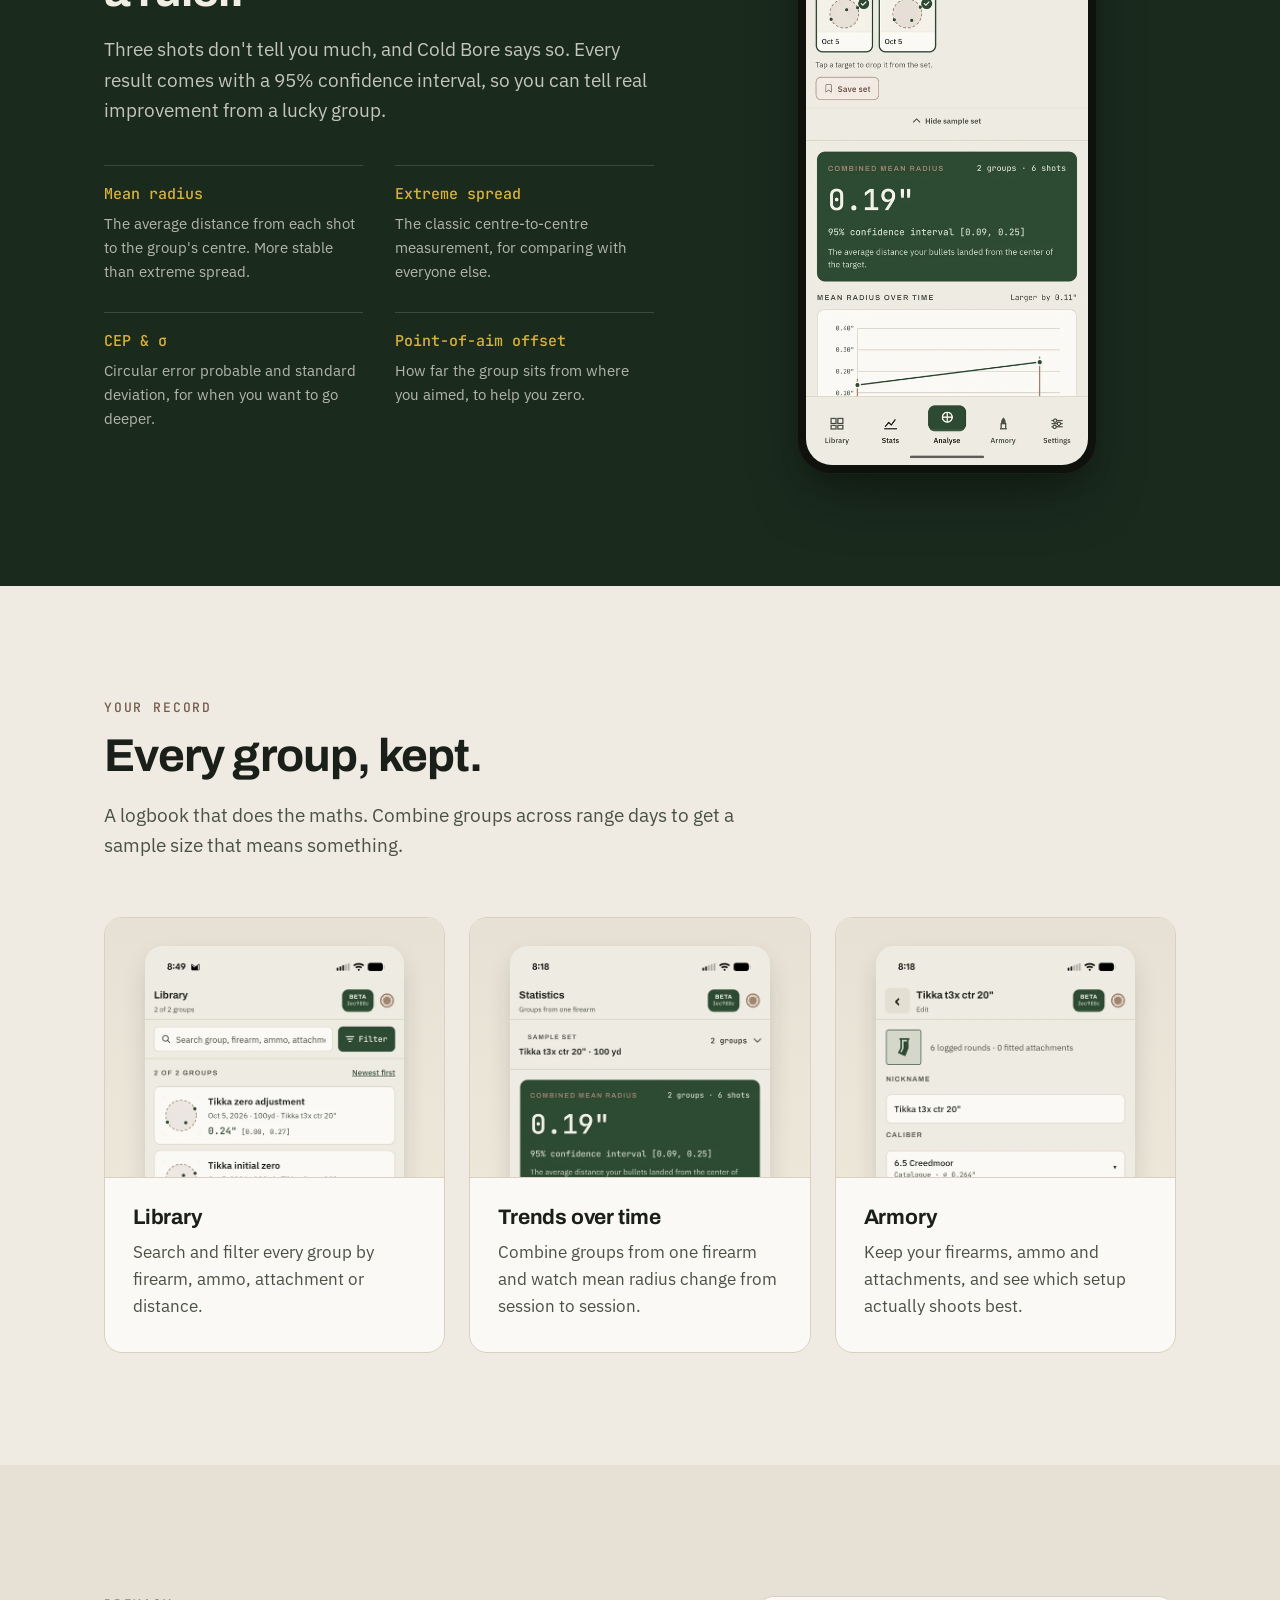
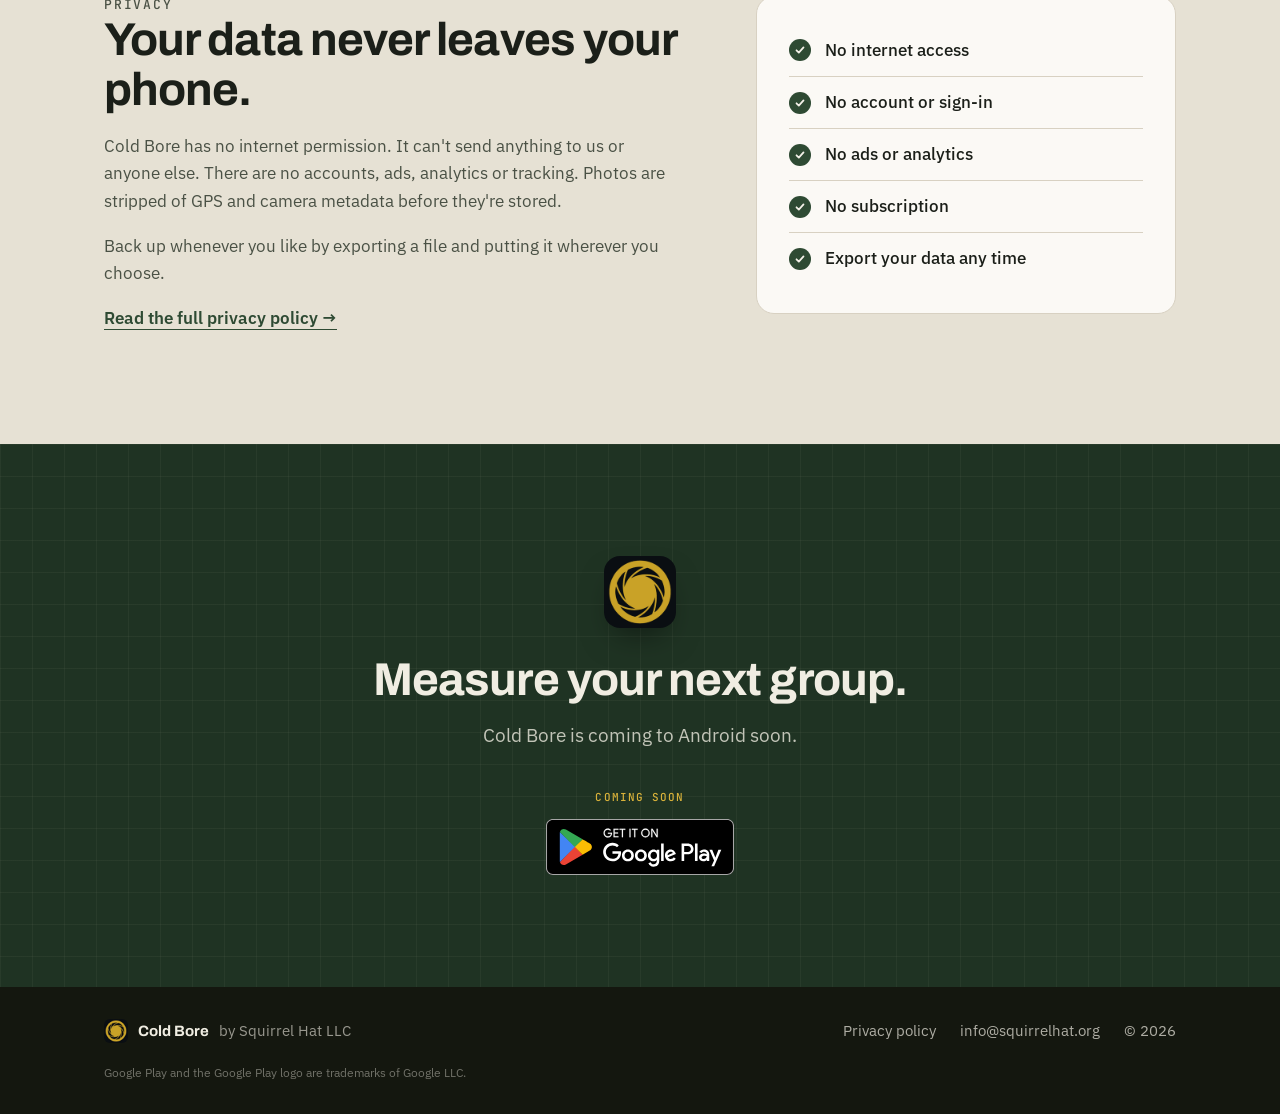
==== commit ba8d8570: "Add beta sign-up page and front-page beta button Co-Authored-By: Claude Sonnet 5.5 <noreply@anthropi" ====
--- a/index.html
+++ b/index.html
@@ -43,6 +43,7 @@
       <a href="#watch">Watch</a>
       <a href="#stats">The numbers</a>
       <a href="#privacy">Privacy</a>
+      <a href="beta/">Beta</a>
     </div>
   </nav>
 
@@ -58,6 +59,7 @@
             <img src="assets/badges/get-it-on-google-play.svg" alt="Get it on Google Play" width="189" height="56">
           </a>
         </div>
+        <a class="cb-btn" href="beta/">Join the Android beta</a>
       </div>
       <p class="cb-tagline"><b>Private</b> <span>•</span> <b>No subscription</b> <span>•</span> <b>No account</b></p>
     </div>
--- a/css/styles.css
+++ b/css/styles.css
@@ -547,3 +547,83 @@
   .cb-video { max-width: 280px; }
   .cb-footer-inner { flex-direction: column; align-items: flex-start; }
 }
+
+/* ---------- Buttons & beta page ---------- */
+
+.cb-btn {
+  display: inline-flex;
+  align-items: center;
+  min-height: 56px;
+  padding: 14px 26px;
+  border-radius: 999px;
+  background: var(--gold);
+  color: var(--green-950);
+  font-family: var(--font-display);
+  font-weight: 700;
+  font-size: 17px;
+  text-decoration: none;
+  transition: background 0.15s;
+}
+
+.cb-btn:hover { background: #E4C158; }
+.cb-btn:focus-visible { outline: 3px solid var(--sage); outline-offset: 3px; }
+
+.cb-btn--dark { background: var(--green-800); color: var(--bone); }
+.cb-btn--dark:hover { background: var(--green-700); }
+
+.cb-btn--ghost {
+  background: transparent;
+  color: var(--bone);
+  box-shadow: inset 0 0 0 1.5px rgba(240, 237, 226, 0.45);
+}
+.cb-btn--ghost:hover { background: rgba(240, 237, 226, 0.1); }
+
+.cb-hero-actions { display: flex; flex-wrap: wrap; align-items: flex-end; gap: 20px 24px; }
+
+.cb-page-head {
+  max-width: var(--wrap);
+  margin: 0 auto;
+  padding: 48px var(--gutter) 96px;
+}
+
+.cb-page-head h1 {
+  font-size: clamp(42px, 6.4vw, 76px);
+  font-weight: 800;
+  letter-spacing: -0.035em;
+  line-height: 1.02;
+}
+
+.cb-page-head .cb-kicker { color: var(--sage); }
+.cb-page-head .cb-lede { margin-bottom: 32px; }
+
+.cb-prose { max-width: 720px; }
+.cb-prose h2 { margin-bottom: 20px; }
+.cb-prose p { color: var(--ink-muted); margin: 14px 0 0; }
+.cb-prose b { color: var(--ink); }
+
+.cb-join {
+  list-style: none;
+  margin: 48px 0 0;
+  padding: 0;
+  display: grid;
+  gap: 20px;
+  max-width: 720px;
+}
+
+.cb-join li {
+  display: flex;
+  gap: 24px;
+  align-items: flex-start;
+  padding: 28px;
+  background: var(--card);
+  border: 1px solid var(--hair);
+  border-radius: 18px;
+}
+
+.cb-join .cb-step-num { flex: none; margin: 4px 0 0; }
+.cb-join p { margin: 8px 0 20px; color: var(--ink-muted); }
+
+@media (max-width: 640px) {
+  .cb-join li { flex-direction: column; gap: 8px; padding: 22px; }
+  .cb-btn { padding: 13px 22px; }
+}
